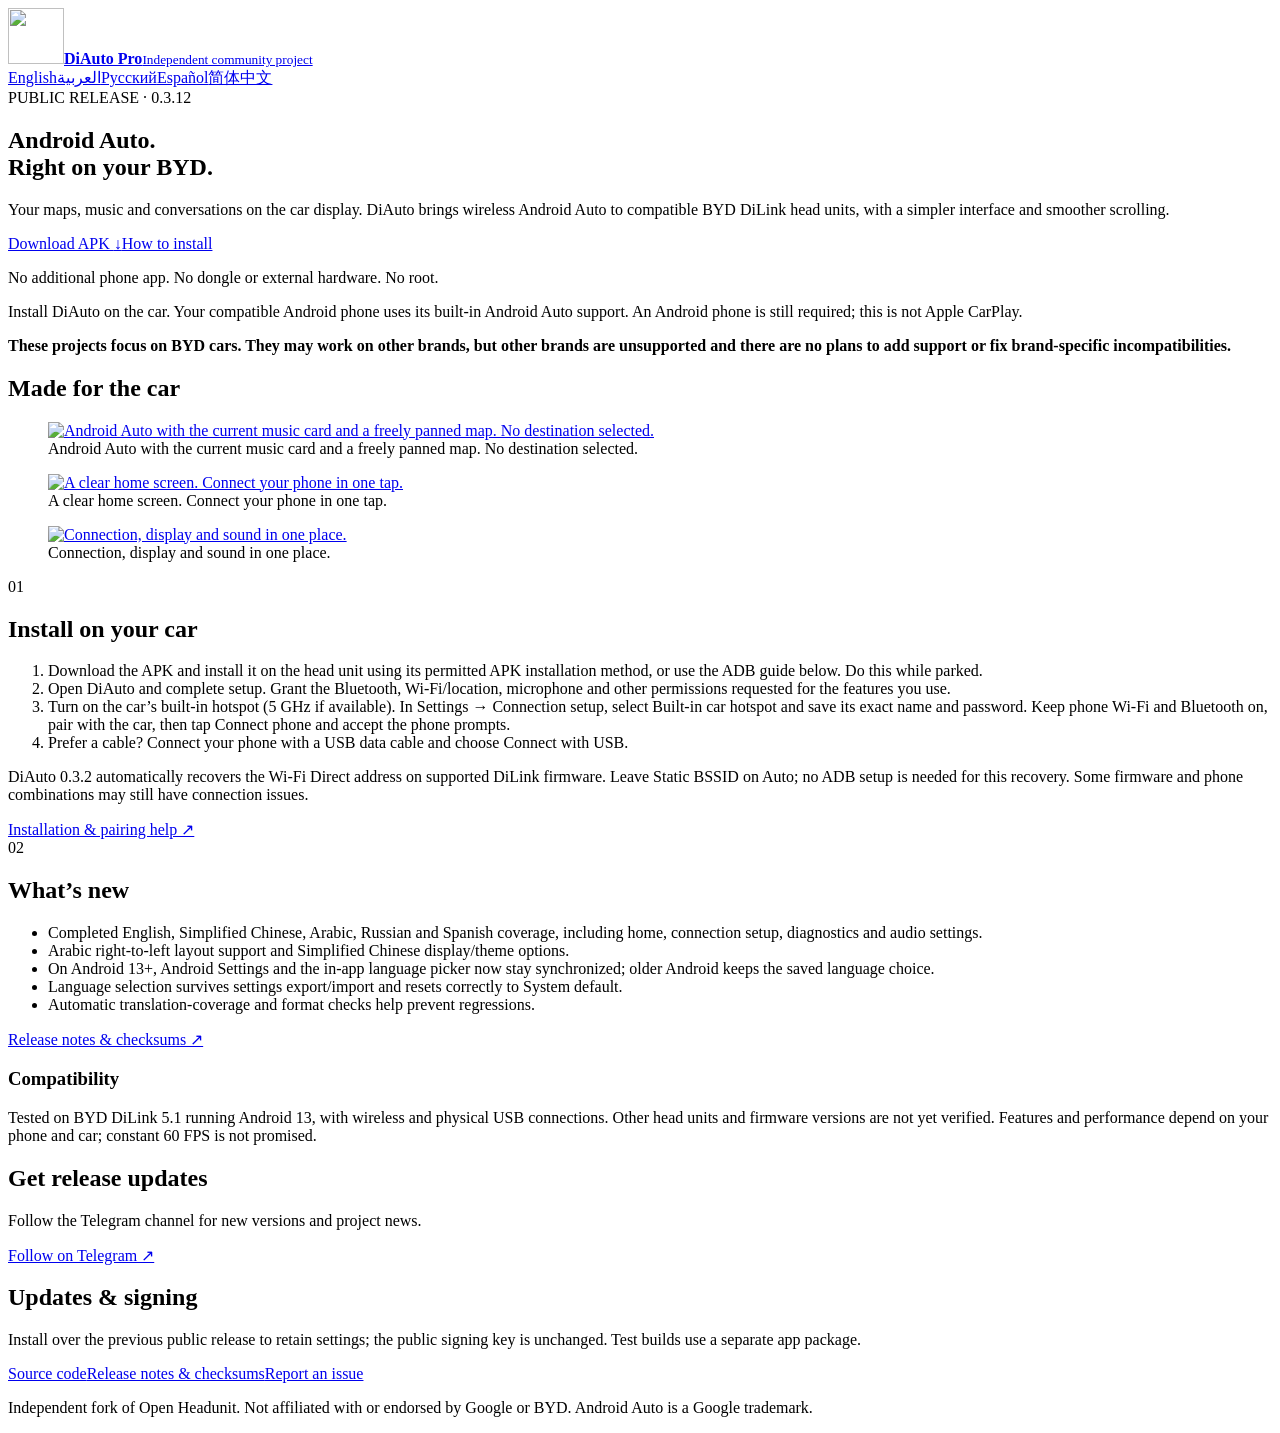
==== site/index.html @ f8674c08 "Point all project links at this fork's repository The repository still carried the upstream maintain" ====
<!doctype html>
<html lang="en" dir="ltr"><head><meta charset="utf-8"><meta name="viewport" content="width=device-width,initial-scale=1">
<title>DiAuto Pro · Download APK</title><meta name="description" content="Your maps, music and conversations on the car display. DiAuto brings wireless Android Auto to compatible BYD DiLink head units, with a simpler interface and smoother scrolling."><meta name="theme-color" content="#0c121c">
<link rel="icon" href="./assets/icon.svg"><link rel="stylesheet" href="./assets/site.css"><link rel="canonical" href="https://zutaozhong-hash.github.io/DiAuto-Pro/"><link rel="alternate" hreflang="en" href="https://zutaozhong-hash.github.io/DiAuto-Pro/"><link rel="alternate" hreflang="ar" href="https://zutaozhong-hash.github.io/DiAuto-Pro/ar/"><link rel="alternate" hreflang="ru" href="https://zutaozhong-hash.github.io/DiAuto-Pro/ru/"><link rel="alternate" hreflang="es" href="https://zutaozhong-hash.github.io/DiAuto-Pro/es/"><link rel="alternate" hreflang="zh-Hans" href="https://zutaozhong-hash.github.io/DiAuto-Pro/zh-Hans/">
<meta property="og:title" content="DiAuto Pro — Android Auto for BYD"><meta property="og:description" content="No additional phone app. No dongle or external hardware. No root."><meta property="og:image" content="https://zutaozhong-hash.github.io/DiAuto-Pro/assets/projection-music.png"><meta property="og:url" content="https://zutaozhong-hash.github.io/DiAuto-Pro/"><meta property="og:type" content="website">
</head><body><main>
<header><a class="brand" href="./"><img src="./assets/icon.svg" width="56" height="56" alt=""><span><strong>DiAuto Pro</strong><small>Independent community project</small></span></a><nav class="languages" aria-label="Language"><a href="./" lang="en" hreflang="en" dir="auto" aria-current="page">English</a><a href="./ar/" lang="ar" hreflang="ar" dir="auto">العربية</a><a href="./ru/" lang="ru" hreflang="ru" dir="auto">Русский</a><a href="./es/" lang="es" hreflang="es" dir="auto">Español</a><a href="./zh-Hans/" lang="zh-Hans" hreflang="zh-Hans" dir="auto">简体中文</a></nav></header>
<section class="hero"><span class="badge">PUBLIC RELEASE · <bdi>0.3.12</bdi></span><h1>Android Auto.<br>Right on your BYD.</h1><p class="intro">Your maps, music and conversations on the car display. DiAuto brings wireless Android Auto to compatible BYD DiLink head units, with a simpler interface and smoother scrolling.</p><div class="actions"><a class="button" href="https://github.com/zutaozhong-hash/DiAuto-Pro/releases/download/v0.3.12/DiAuto-Pro-0.3.12.apk">Download APK <span aria-hidden="true">↓</span></a><a class="button secondary" href="#install">How to install</a></div><p class="promise">No additional phone app. No dongle or external hardware. No root.</p><p class="note">Install DiAuto on the car. Your compatible Android phone uses its built-in Android Auto support. An Android phone is still required; this is not Apple CarPlay.</p><p class="note support-scope"><strong>These projects focus on BYD cars. They may work on other brands, but other brands are unsupported and there are no plans to add support or fix brand-specific incompatibilities.</strong></p></section>
<section class="gallery"><h2>Made for the car</h2><div class="screens"><figure><a href="./assets/projection-music.png"><img src="./assets/projection-music.png" width="1920" height="1080" loading="lazy" alt="Android Auto with the current music card and a freely panned map. No destination selected."></a><figcaption>Android Auto with the current music card and a freely panned map. No destination selected.</figcaption></figure><figure><a href="./assets/home.png"><img src="./assets/home.png" width="1920" height="1080" loading="lazy" alt="A clear home screen. Connect your phone in one tap."></a><figcaption>A clear home screen. Connect your phone in one tap.</figcaption></figure><figure><a href="./assets/settings.png"><img src="./assets/settings.png" width="1920" height="1080" loading="lazy" alt="Connection, display and sound in one place."></a><figcaption>Connection, display and sound in one place.</figcaption></figure></div></section>
<div class="grid"><section class="card" id="install"><span class="eyebrow">01</span><h2>Install on your car</h2><ol><li>Download the APK and install it on the head unit using its permitted APK installation method, or use the ADB guide below. Do this while parked.</li><li>Open DiAuto and complete setup. Grant the Bluetooth, Wi-Fi/location, microphone and other permissions requested for the features you use.</li><li>Turn on the car’s built-in hotspot (5 GHz if available). In Settings → Connection setup, select Built-in car hotspot and save its exact name and password. Keep phone Wi-Fi and Bluetooth on, pair with the car, then tap Connect phone and accept the phone prompts.</li><li>Prefer a cable? Connect your phone with a USB data cable and choose Connect with USB.</li></ol><p class="note">DiAuto 0.3.2 automatically recovers the Wi-Fi Direct address on supported DiLink firmware. Leave Static BSSID on Auto; no ADB setup is needed for this recovery. Some firmware and phone combinations may still have connection issues.</p><a href="https://github.com/zutaozhong-hash/DiAuto-Pro/blob/main/docs/INSTALL.md">Installation &amp; pairing help ↗</a></section>
<section class="card"><span class="eyebrow">02</span><h2>What’s new</h2><ul><li>Completed English, Simplified Chinese, Arabic, Russian and Spanish coverage, including home, connection setup, diagnostics and audio settings.</li><li>Arabic right-to-left layout support and Simplified Chinese display/theme options.</li><li>On Android 13+, Android Settings and the in-app language picker now stay synchronized; older Android keeps the saved language choice.</li><li>Language selection survives settings export/import and resets correctly to System default.</li><li>Automatic translation-coverage and format checks help prevent regressions.</li></ul><a href="https://github.com/zutaozhong-hash/DiAuto-Pro/releases/tag/v0.3.12">Release notes &amp; checksums ↗</a><h3>Compatibility</h3><p>Tested on BYD DiLink 5.1 running Android 13, with wireless and physical USB connections. Other head units and firmware versions are not yet verified. Features and performance depend on your phone and car; constant 60 FPS is not promised.</p></section></div>
<section class="card updates"><div><h2>Get release updates</h2><p>Follow the Telegram channel for new versions and project news.</p></div><a class="button secondary" href="https://t.me/DiAutoPro">Follow on Telegram ↗</a></section>
<section class="signing"><h2>Updates &amp; signing</h2><p>Install over the previous public release to retain settings; the public signing key is unchanged. Test builds use a separate app package.</p></section>
<footer><nav><a href="https://github.com/zutaozhong-hash/DiAuto-Pro">Source code</a><a href="https://github.com/zutaozhong-hash/DiAuto-Pro/releases/tag/v0.3.12">Release notes &amp; checksums</a><a href="https://github.com/zutaozhong-hash/DiAuto-Pro/issues">Report an issue</a></nav><p>Independent fork of Open Headunit. Not affiliated with or endorsed by Google or BYD. Android Auto is a Google trademark.</p></footer>
</main></body></html>
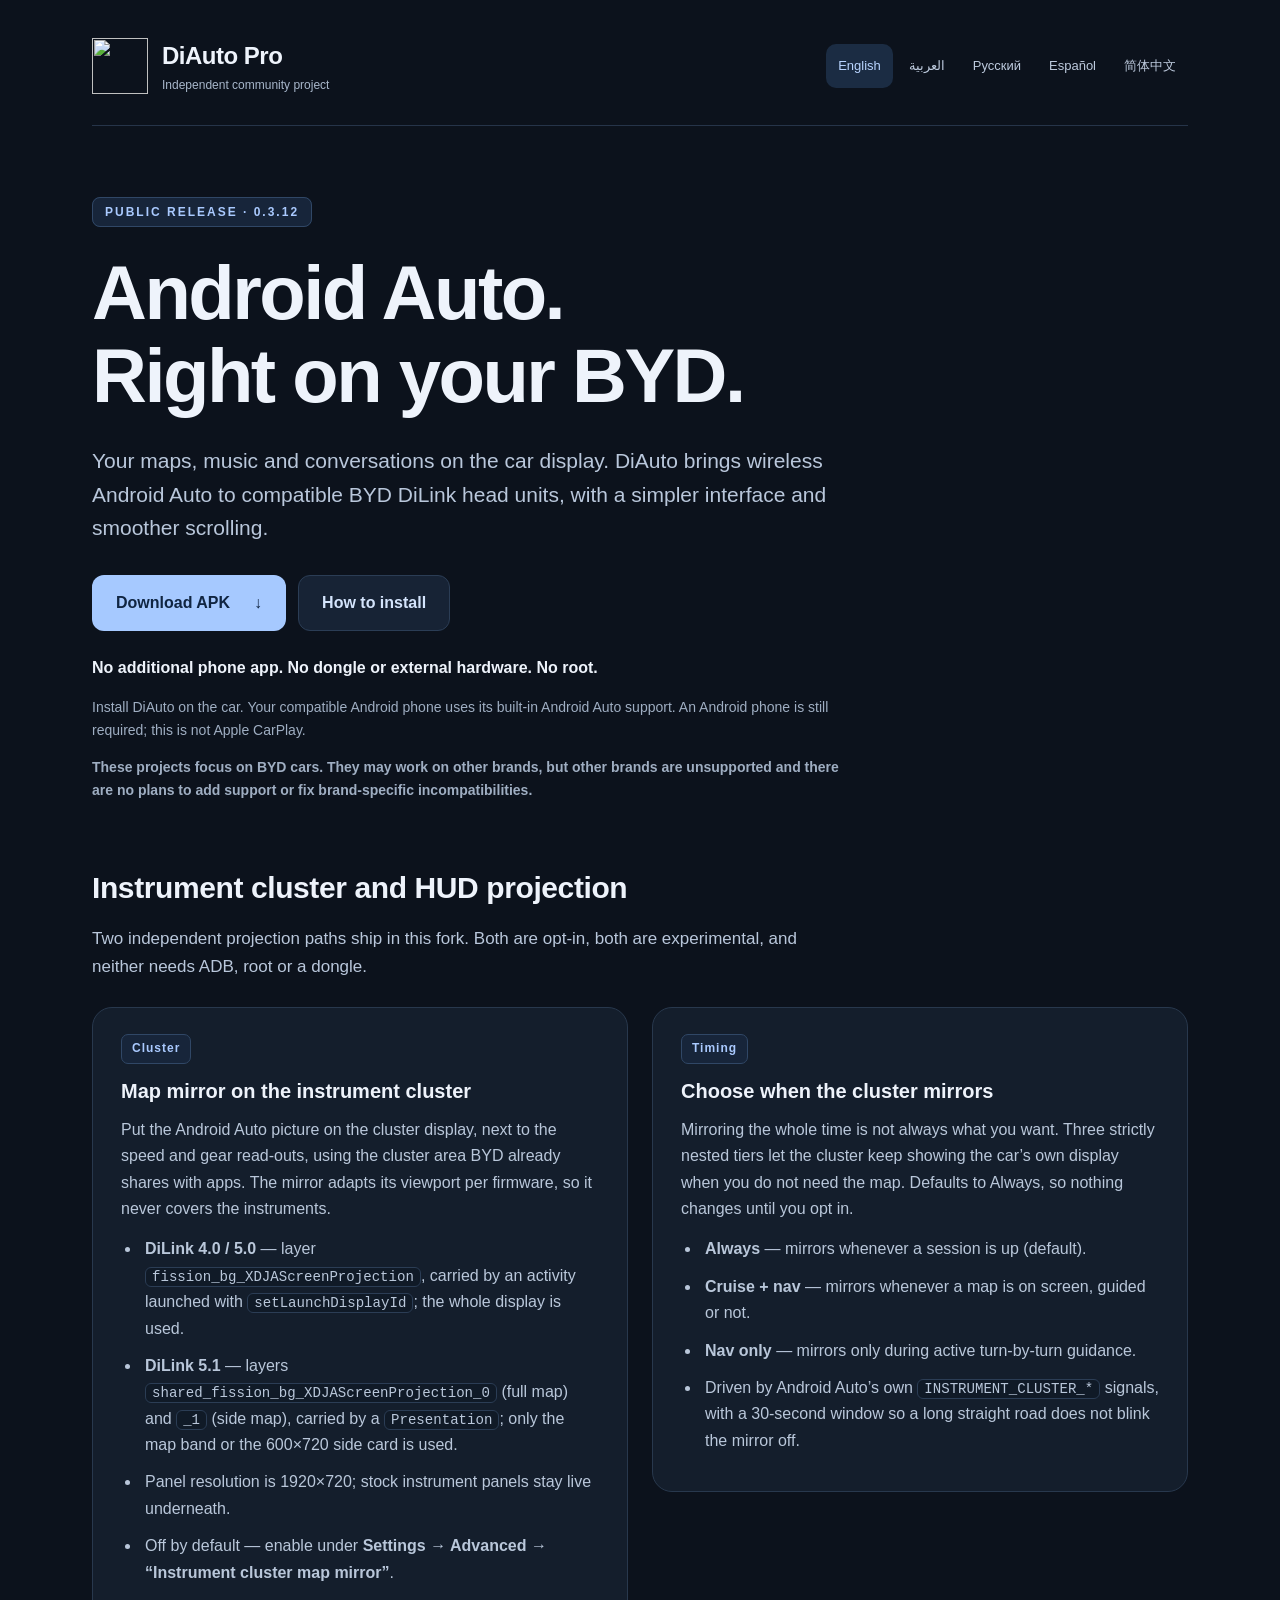
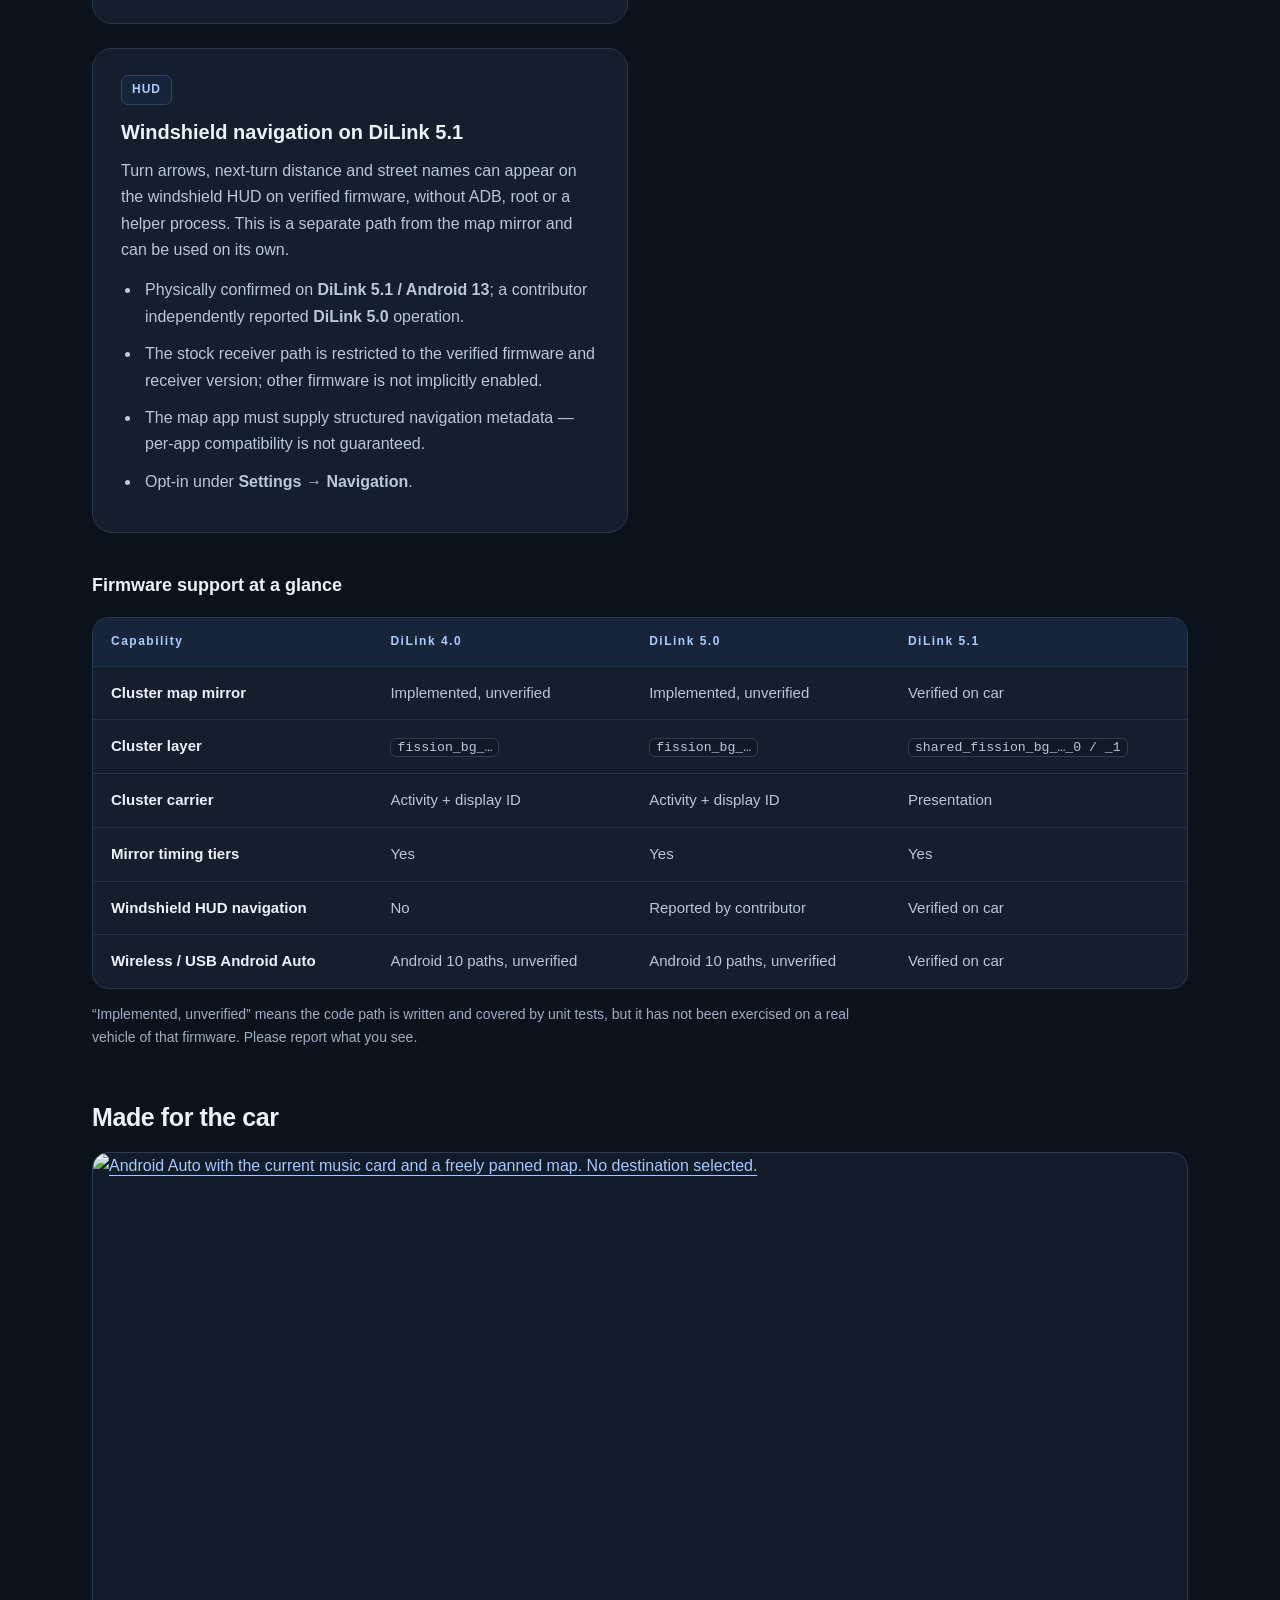
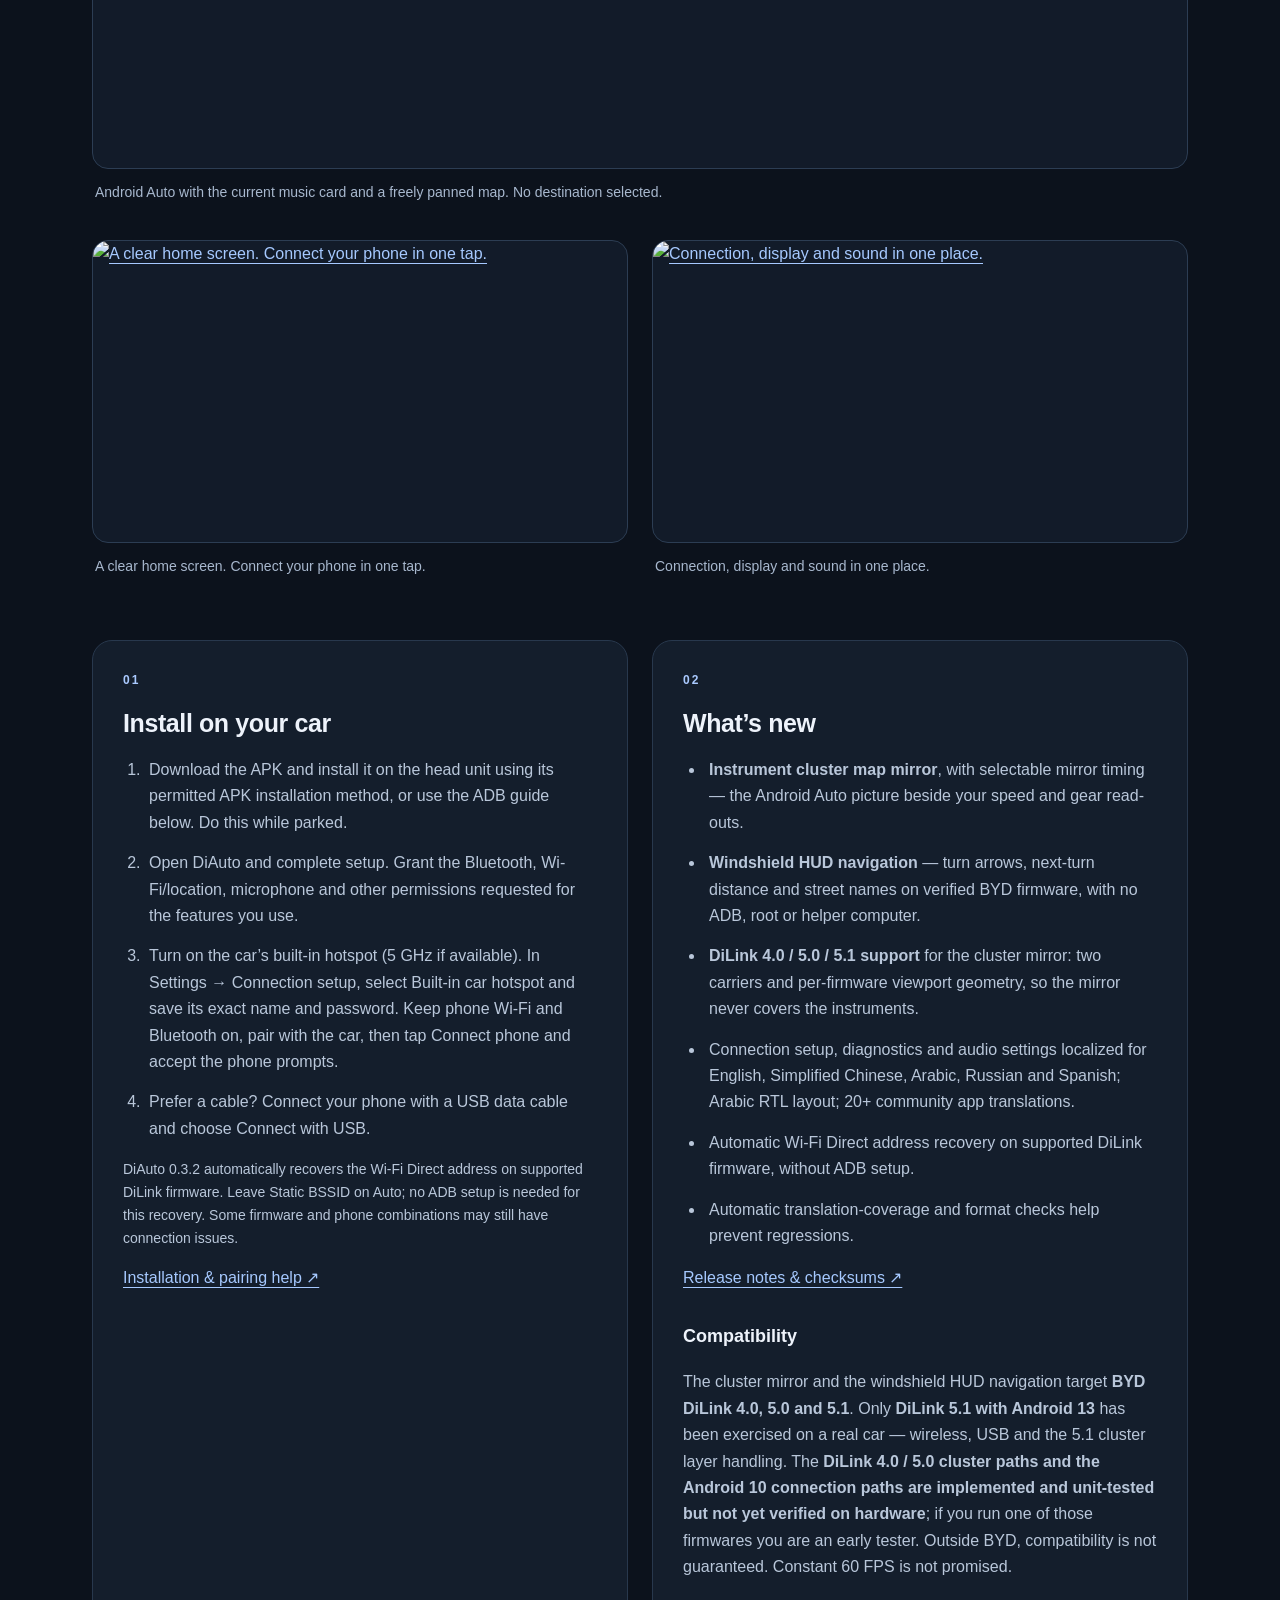
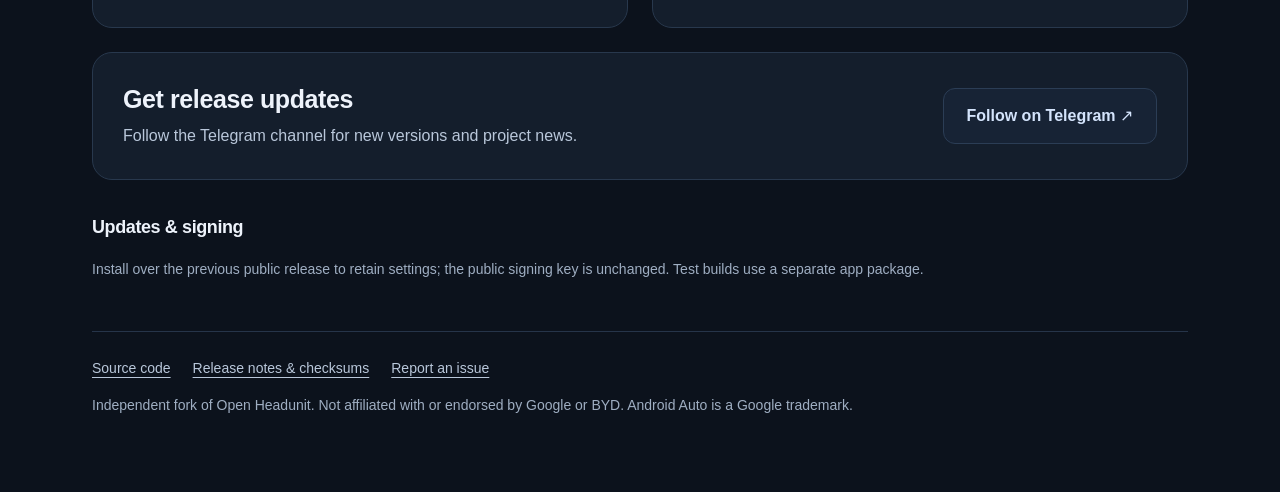
==== commit 12d755da: "Lead the site with cluster, HUD and firmware coverage The five language pages led with the 0.3.10 tr" ====
--- a/site/index.html
+++ b/site/index.html
@@ -6,9 +6,10 @@
 </head><body><main>
 <header><a class="brand" href="./"><img src="./assets/icon.svg" width="56" height="56" alt=""><span><strong>DiAuto Pro</strong><small>Independent community project</small></span></a><nav class="languages" aria-label="Language"><a href="./" lang="en" hreflang="en" dir="auto" aria-current="page">English</a><a href="./ar/" lang="ar" hreflang="ar" dir="auto">العربية</a><a href="./ru/" lang="ru" hreflang="ru" dir="auto">Русский</a><a href="./es/" lang="es" hreflang="es" dir="auto">Español</a><a href="./zh-Hans/" lang="zh-Hans" hreflang="zh-Hans" dir="auto">简体中文</a></nav></header>
 <section class="hero"><span class="badge">PUBLIC RELEASE · <bdi>0.3.12</bdi></span><h1>Android Auto.<br>Right on your BYD.</h1><p class="intro">Your maps, music and conversations on the car display. DiAuto brings wireless Android Auto to compatible BYD DiLink head units, with a simpler interface and smoother scrolling.</p><div class="actions"><a class="button" href="https://github.com/zutaozhong-hash/DiAuto-Pro/releases/download/v0.3.12/DiAuto-Pro-0.3.12.apk">Download APK <span aria-hidden="true">↓</span></a><a class="button secondary" href="#install">How to install</a></div><p class="promise">No additional phone app. No dongle or external hardware. No root.</p><p class="note">Install DiAuto on the car. Your compatible Android phone uses its built-in Android Auto support. An Android phone is still required; this is not Apple CarPlay.</p><p class="note support-scope"><strong>These projects focus on BYD cars. They may work on other brands, but other brands are unsupported and there are no plans to add support or fix brand-specific incompatibilities.</strong></p></section>
+<section class="highlights"><h2>Instrument cluster and HUD projection</h2><p class="lead">Two independent projection paths ship in this fork. Both are opt-in, both are experimental, and neither needs ADB, root or a dongle.</p><div class="grid hl-grid"><section class="card hl"><span class="eyebrow hl-eyebrow">Cluster</span><h3 class="hl-title">Map mirror on the instrument cluster</h3><p>Put the Android Auto picture on the cluster display, next to the speed and gear read-outs, using the cluster area BYD already shares with apps. The mirror adapts its viewport per firmware, so it never covers the instruments.</p><ul><li><strong>DiLink 4.0 / 5.0</strong> — layer <code>fission_bg_XDJAScreenProjection</code>, carried by an activity launched with <code>setLaunchDisplayId</code>; the whole display is used.</li><li><strong>DiLink 5.1</strong> — layers <code>shared_fission_bg_XDJAScreenProjection_0</code> (full map) and <code>_1</code> (side map), carried by a <code>Presentation</code>; only the map band or the 600×720 side card is used.</li><li>Panel resolution is 1920×720; stock instrument panels stay live underneath.</li><li>Off by default — enable under <strong>Settings → Advanced → “Instrument cluster map mirror”</strong>.</li></ul></section><section class="card hl"><span class="eyebrow hl-eyebrow">Timing</span><h3 class="hl-title">Choose when the cluster mirrors</h3><p>Mirroring the whole time is not always what you want. Three strictly nested tiers let the cluster keep showing the car’s own display when you do not need the map. Defaults to Always, so nothing changes until you opt in.</p><ul><li><strong>Always</strong> — mirrors whenever a session is up (default).</li><li><strong>Cruise + nav</strong> — mirrors whenever a map is on screen, guided or not.</li><li><strong>Nav only</strong> — mirrors only during active turn-by-turn guidance.</li><li>Driven by Android Auto’s own <code>INSTRUMENT_CLUSTER_*</code> signals, with a 30-second window so a long straight road does not blink the mirror off.</li></ul></section><section class="card hl"><span class="eyebrow hl-eyebrow">HUD</span><h3 class="hl-title">Windshield navigation on DiLink 5.1</h3><p>Turn arrows, next-turn distance and street names can appear on the windshield HUD on verified firmware, without ADB, root or a helper process. This is a separate path from the map mirror and can be used on its own.</p><ul><li>Physically confirmed on <strong>DiLink 5.1 / Android 13</strong>; a contributor independently reported <strong>DiLink 5.0</strong> operation.</li><li>The stock receiver path is restricted to the verified firmware and receiver version; other firmware is not implicitly enabled.</li><li>The map app must supply structured navigation metadata — per-app compatibility is not guaranteed.</li><li>Opt-in under <strong>Settings → Navigation</strong>.</li></ul></section></div><h3 class="spec-head">Firmware support at a glance</h3><div class="table-wrap"><table class="spec"><thead><tr><th scope="col">Capability</th><th scope="col">DiLink 4.0</th><th scope="col">DiLink 5.0</th><th scope="col">DiLink 5.1</th></tr></thead><tbody><tr><td>Cluster map mirror</td><td>Implemented, unverified</td><td>Implemented, unverified</td><td>Verified on car</td></tr><tr><td>Cluster layer</td><td><code>fission_bg_…</code></td><td><code>fission_bg_…</code></td><td><code>shared_fission_bg_…_0 / _1</code></td></tr><tr><td>Cluster carrier</td><td>Activity + display ID</td><td>Activity + display ID</td><td>Presentation</td></tr><tr><td>Mirror timing tiers</td><td>Yes</td><td>Yes</td><td>Yes</td></tr><tr><td>Windshield HUD navigation</td><td>No</td><td>Reported by contributor</td><td>Verified on car</td></tr><tr><td>Wireless / USB Android Auto</td><td>Android 10 paths, unverified</td><td>Android 10 paths, unverified</td><td>Verified on car</td></tr></tbody></table></div><p class="note">“Implemented, unverified” means the code path is written and covered by unit tests, but it has not been exercised on a real vehicle of that firmware. Please report what you see.</p></section>
 <section class="gallery"><h2>Made for the car</h2><div class="screens"><figure><a href="./assets/projection-music.png"><img src="./assets/projection-music.png" width="1920" height="1080" loading="lazy" alt="Android Auto with the current music card and a freely panned map. No destination selected."></a><figcaption>Android Auto with the current music card and a freely panned map. No destination selected.</figcaption></figure><figure><a href="./assets/home.png"><img src="./assets/home.png" width="1920" height="1080" loading="lazy" alt="A clear home screen. Connect your phone in one tap."></a><figcaption>A clear home screen. Connect your phone in one tap.</figcaption></figure><figure><a href="./assets/settings.png"><img src="./assets/settings.png" width="1920" height="1080" loading="lazy" alt="Connection, display and sound in one place."></a><figcaption>Connection, display and sound in one place.</figcaption></figure></div></section>
 <div class="grid"><section class="card" id="install"><span class="eyebrow">01</span><h2>Install on your car</h2><ol><li>Download the APK and install it on the head unit using its permitted APK installation method, or use the ADB guide below. Do this while parked.</li><li>Open DiAuto and complete setup. Grant the Bluetooth, Wi-Fi/location, microphone and other permissions requested for the features you use.</li><li>Turn on the car’s built-in hotspot (5 GHz if available). In Settings → Connection setup, select Built-in car hotspot and save its exact name and password. Keep phone Wi-Fi and Bluetooth on, pair with the car, then tap Connect phone and accept the phone prompts.</li><li>Prefer a cable? Connect your phone with a USB data cable and choose Connect with USB.</li></ol><p class="note">DiAuto 0.3.2 automatically recovers the Wi-Fi Direct address on supported DiLink firmware. Leave Static BSSID on Auto; no ADB setup is needed for this recovery. Some firmware and phone combinations may still have connection issues.</p><a href="https://github.com/zutaozhong-hash/DiAuto-Pro/blob/main/docs/INSTALL.md">Installation &amp; pairing help ↗</a></section>
-<section class="card"><span class="eyebrow">02</span><h2>What’s new</h2><ul><li>Completed English, Simplified Chinese, Arabic, Russian and Spanish coverage, including home, connection setup, diagnostics and audio settings.</li><li>Arabic right-to-left layout support and Simplified Chinese display/theme options.</li><li>On Android 13+, Android Settings and the in-app language picker now stay synchronized; older Android keeps the saved language choice.</li><li>Language selection survives settings export/import and resets correctly to System default.</li><li>Automatic translation-coverage and format checks help prevent regressions.</li></ul><a href="https://github.com/zutaozhong-hash/DiAuto-Pro/releases/tag/v0.3.12">Release notes &amp; checksums ↗</a><h3>Compatibility</h3><p>Tested on BYD DiLink 5.1 running Android 13, with wireless and physical USB connections. Other head units and firmware versions are not yet verified. Features and performance depend on your phone and car; constant 60 FPS is not promised.</p></section></div>
+<section class="card"><span class="eyebrow">02</span><h2>What’s new</h2><ul><li><strong>Instrument cluster map mirror</strong>, with selectable mirror timing — the Android Auto picture beside your speed and gear read-outs.</li><li><strong>Windshield HUD navigation</strong> — turn arrows, next-turn distance and street names on verified BYD firmware, with no ADB, root or helper computer.</li><li><strong>DiLink 4.0 / 5.0 / 5.1 support</strong> for the cluster mirror: two carriers and per-firmware viewport geometry, so the mirror never covers the instruments.</li><li>Connection setup, diagnostics and audio settings localized for English, Simplified Chinese, Arabic, Russian and Spanish; Arabic RTL layout; 20+ community app translations.</li><li>Automatic Wi-Fi Direct address recovery on supported DiLink firmware, without ADB setup.</li><li>Automatic translation-coverage and format checks help prevent regressions.</li></ul><a href="https://github.com/zutaozhong-hash/DiAuto-Pro/releases/tag/v0.3.12">Release notes &amp; checksums ↗</a><h3>Compatibility</h3><p>The cluster mirror and the windshield HUD navigation target <strong>BYD DiLink 4.0, 5.0 and 5.1</strong>. Only <strong>DiLink 5.1 with Android 13</strong> has been exercised on a real car — wireless, USB and the 5.1 cluster layer handling. The <strong>DiLink 4.0 / 5.0 cluster paths and the Android 10 connection paths are implemented and unit-tested but not yet verified on hardware</strong>; if you run one of those firmwares you are an early tester. Outside BYD, compatibility is not guaranteed. Constant 60 FPS is not promised.</p></section></div>
 <section class="card updates"><div><h2>Get release updates</h2><p>Follow the Telegram channel for new versions and project news.</p></div><a class="button secondary" href="https://t.me/DiAutoPro">Follow on Telegram ↗</a></section>
 <section class="signing"><h2>Updates &amp; signing</h2><p>Install over the previous public release to retain settings; the public signing key is unchanged. Test builds use a separate app package.</p></section>
 <footer><nav><a href="https://github.com/zutaozhong-hash/DiAuto-Pro">Source code</a><a href="https://github.com/zutaozhong-hash/DiAuto-Pro/releases/tag/v0.3.12">Release notes &amp; checksums</a><a href="https://github.com/zutaozhong-hash/DiAuto-Pro/issues">Report an issue</a></nav><p>Independent fork of Open Headunit. Not affiliated with or endorsed by Google or BYD. Android Auto is a Google trademark.</p></footer>
--- a/site/assets/site.css
+++ b/site/assets/site.css
@@ -0,0 +1 @@
+:root{color-scheme:dark;font-family:Inter,-apple-system,BlinkMacSystemFont,"Segoe UI",Arial,sans-serif;background:#0c121c;color:#eef3fb;font-synthesis:none}*{box-sizing:border-box}html{scroll-behavior:smooth}body{margin:0;line-height:1.65}main{max-width:1160px;margin:auto;padding:36px 32px}a{color:#a6c9ff;text-underline-offset:4px}a:focus-visible{outline:3px solid #a6c9ff;outline-offset:5px}header{display:flex;align-items:center;justify-content:space-between;gap:24px;flex-wrap:wrap;padding-bottom:30px;border-bottom:1px solid #263449}.brand{display:flex;align-items:center;gap:14px;text-decoration:none;color:inherit}.brand strong{font-size:24px;letter-spacing:-.5px}.brand small{display:block;color:#a8b7cb;font-size:12px}.languages{display:flex;flex-wrap:wrap;gap:4px}.languages a{font-size:13px;min-height:44px;display:flex;align-items:center;padding:8px 12px;border-radius:10px;text-decoration:none;color:#bdcadd}.languages a[aria-current]{background:#1b2c43;color:#b9d5ff}.hero{padding:72px 0 52px;max-width:850px}.badge,.eyebrow{font-size:12px;font-weight:700;letter-spacing:2px;color:#aacaff}.badge{padding:7px 12px;background:#17253a;border:1px solid #304766;border-radius:8px}h1{font-size:clamp(40px,6.5vw,76px);line-height:1.1;letter-spacing:-2.5px;margin:26px 0}h2{font-size:25px;line-height:1.3;letter-spacing:-.4px;margin:0 0 18px}h3{font-size:18px;margin-top:30px}.intro{font-size:21px;line-height:1.6;color:#b9c7db;max-width:740px}.actions{display:flex;gap:12px;flex-wrap:wrap;margin:30px 0 24px}.button{display:inline-flex;align-items:center;justify-content:center;gap:24px;background:#a6c9ff;color:#102542;border:1px solid transparent;border-radius:12px;padding:14px 23px;min-height:52px;text-decoration:none;font-weight:650}.button:hover{background:#bed8ff}.button.secondary{background:#172335;border-color:#2b3d55;color:#d4e4fc}.button.secondary:hover{background:#223650}.promise{font-size:16px;font-weight:600;margin-bottom:8px}.note{font-size:14px;color:#9faec2;max-width:760px}.gallery{margin-bottom:50px}.screens{display:grid;grid-template-columns:1fr 1fr;gap:24px}figure{margin:0;min-width:0}figure:first-child{grid-column:1/-1}figure img{width:100%;height:auto;display:block;border:1px solid #2c3d53;border-radius:16px;background:#121b29}figcaption{font-size:14px;color:#a8b8ce;padding:12px 3px}.grid{display:grid;grid-template-columns:1fr 1fr;gap:24px}.card{background:#141e2c;border:1px solid #28384d;border-radius:20px;padding:30px}.eyebrow{display:block;margin-bottom:16px}li{padding-inline-start:4px;margin-bottom:14px}ol,ul{padding-inline-start:22px;color:#b9c7da}.card p{color:#b9c7da}.updates{display:flex;align-items:center;justify-content:space-between;gap:28px;margin-top:24px}.updates h2{margin-bottom:8px}.updates p{margin:0}.updates .button{flex-shrink:0}.signing{padding:36px 0;max-width:900px}.signing h2{font-size:18px}.signing p,footer{font-size:14px;color:#9faec2}footer{border-top:1px solid #263449;padding:25px 0}footer nav{display:flex;flex-wrap:wrap;gap:22px}footer a{color:#b9c7da}html[dir=rtl] h1{letter-spacing:0;line-height:1.3}html[dir=rtl] .badge{letter-spacing:0}@media(max-width:700px){main{padding:24px 20px}.hero{padding:42px 0 30px}h1{letter-spacing:-1px}.intro{font-size:18px}.screens,.grid{grid-template-columns:1fr}.card{padding:24px}.updates{align-items:flex-start;flex-direction:column}header{gap:18px}.languages a{padding:8px 10px}.gallery{margin-bottom:32px}}@media(prefers-reduced-motion:reduce){html{scroll-behavior:auto}}.highlights{margin:0 0 52px}.highlights h2{font-size:30px}.lead{font-size:17px;color:#b9c7db;max-width:760px;margin:0 0 26px}.hl-grid{align-items:start}.card.hl{padding:26px 28px}.eyebrow.hl-eyebrow{display:inline-block;margin-bottom:14px;padding:4px 10px;background:#17253a;border:1px solid #304766;border-radius:7px;letter-spacing:1px}.hl-title{margin:0 0 12px;font-size:20px;line-height:1.35}.card.hl p{margin:0 0 14px}.card.hl ul{margin:0;padding-inline-start:20px}.card.hl li{margin-bottom:11px}code{font-family:ui-monospace,SFMono-Regular,Menlo,Consolas,monospace;font-size:.88em;background:#101a27;border:1px solid #2b3d55;border-radius:6px;padding:1px 6px;word-break:break-word}.spec-head{margin:38px 0 16px}.table-wrap{overflow-x:auto;border:1px solid #28384d;border-radius:16px;background:#141e2c}table.spec{width:100%;border-collapse:collapse;min-width:640px;font-size:15px}table.spec th,table.spec td{text-align:start;padding:14px 18px;border-bottom:1px solid #223143;vertical-align:top}table.spec thead th{background:#17253a;color:#aacaff;font-size:12px;font-weight:700;letter-spacing:1.5px;white-space:nowrap}table.spec tbody tr:last-child td{border-bottom:0}table.spec td:first-child{font-weight:650;color:#eef3fb}table.spec td{color:#b9c7da}@media(max-width:640px){.highlights h2{font-size:24px}.lead{font-size:16px}table.spec{min-width:560px;font-size:14px}table.spec th,table.spec td{padding:12px 14px}}
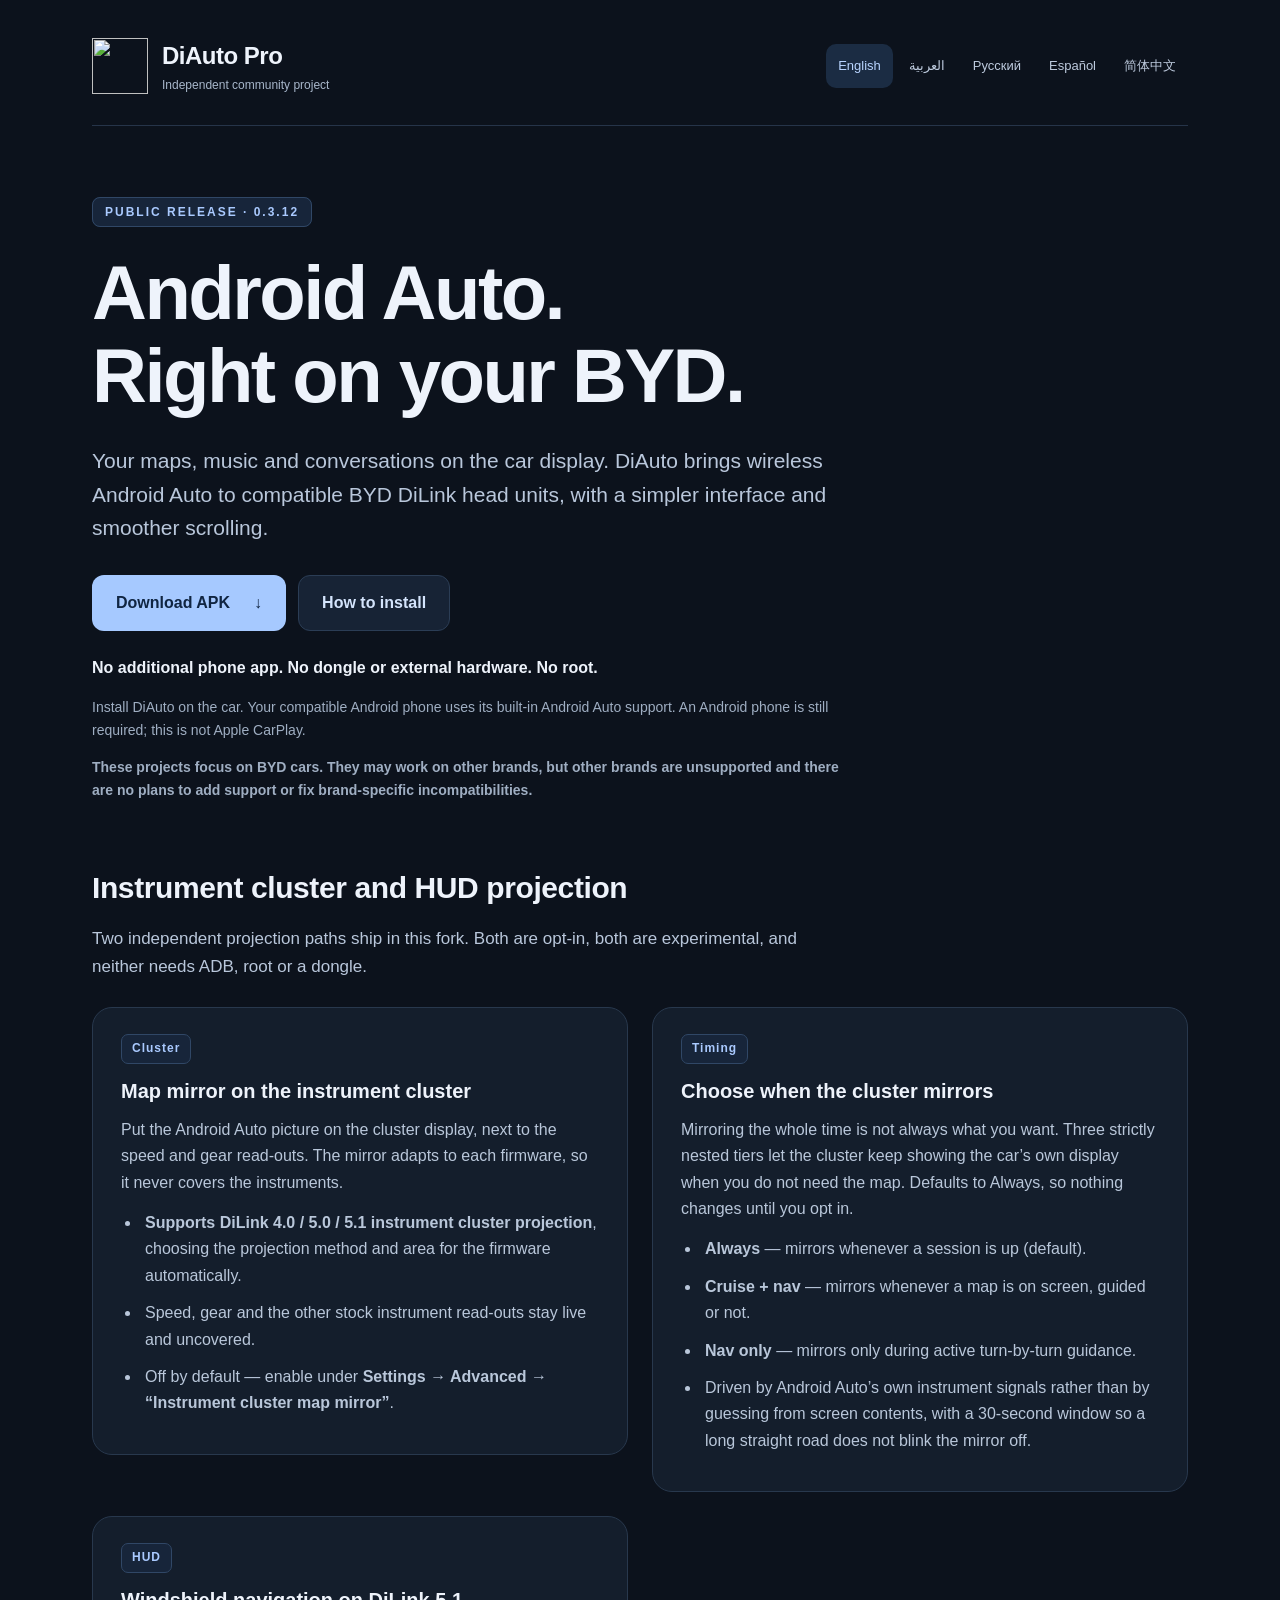
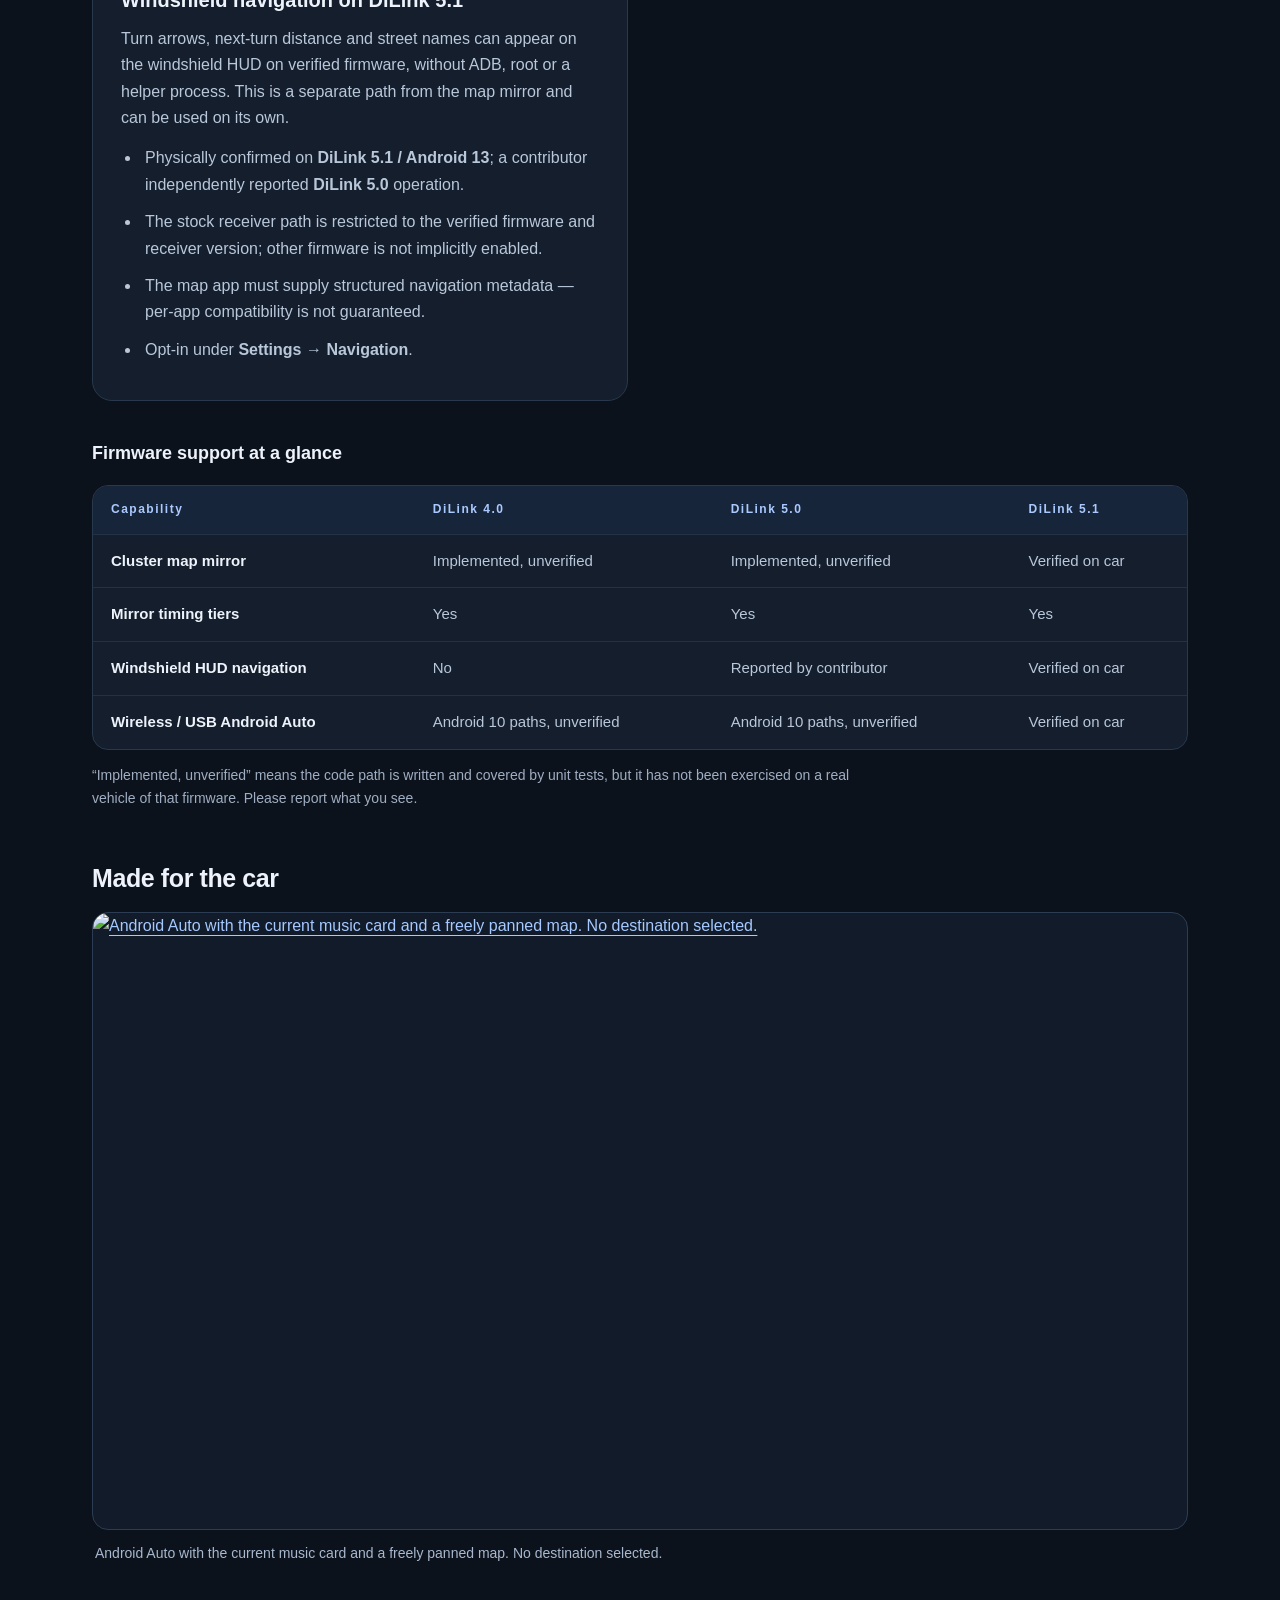
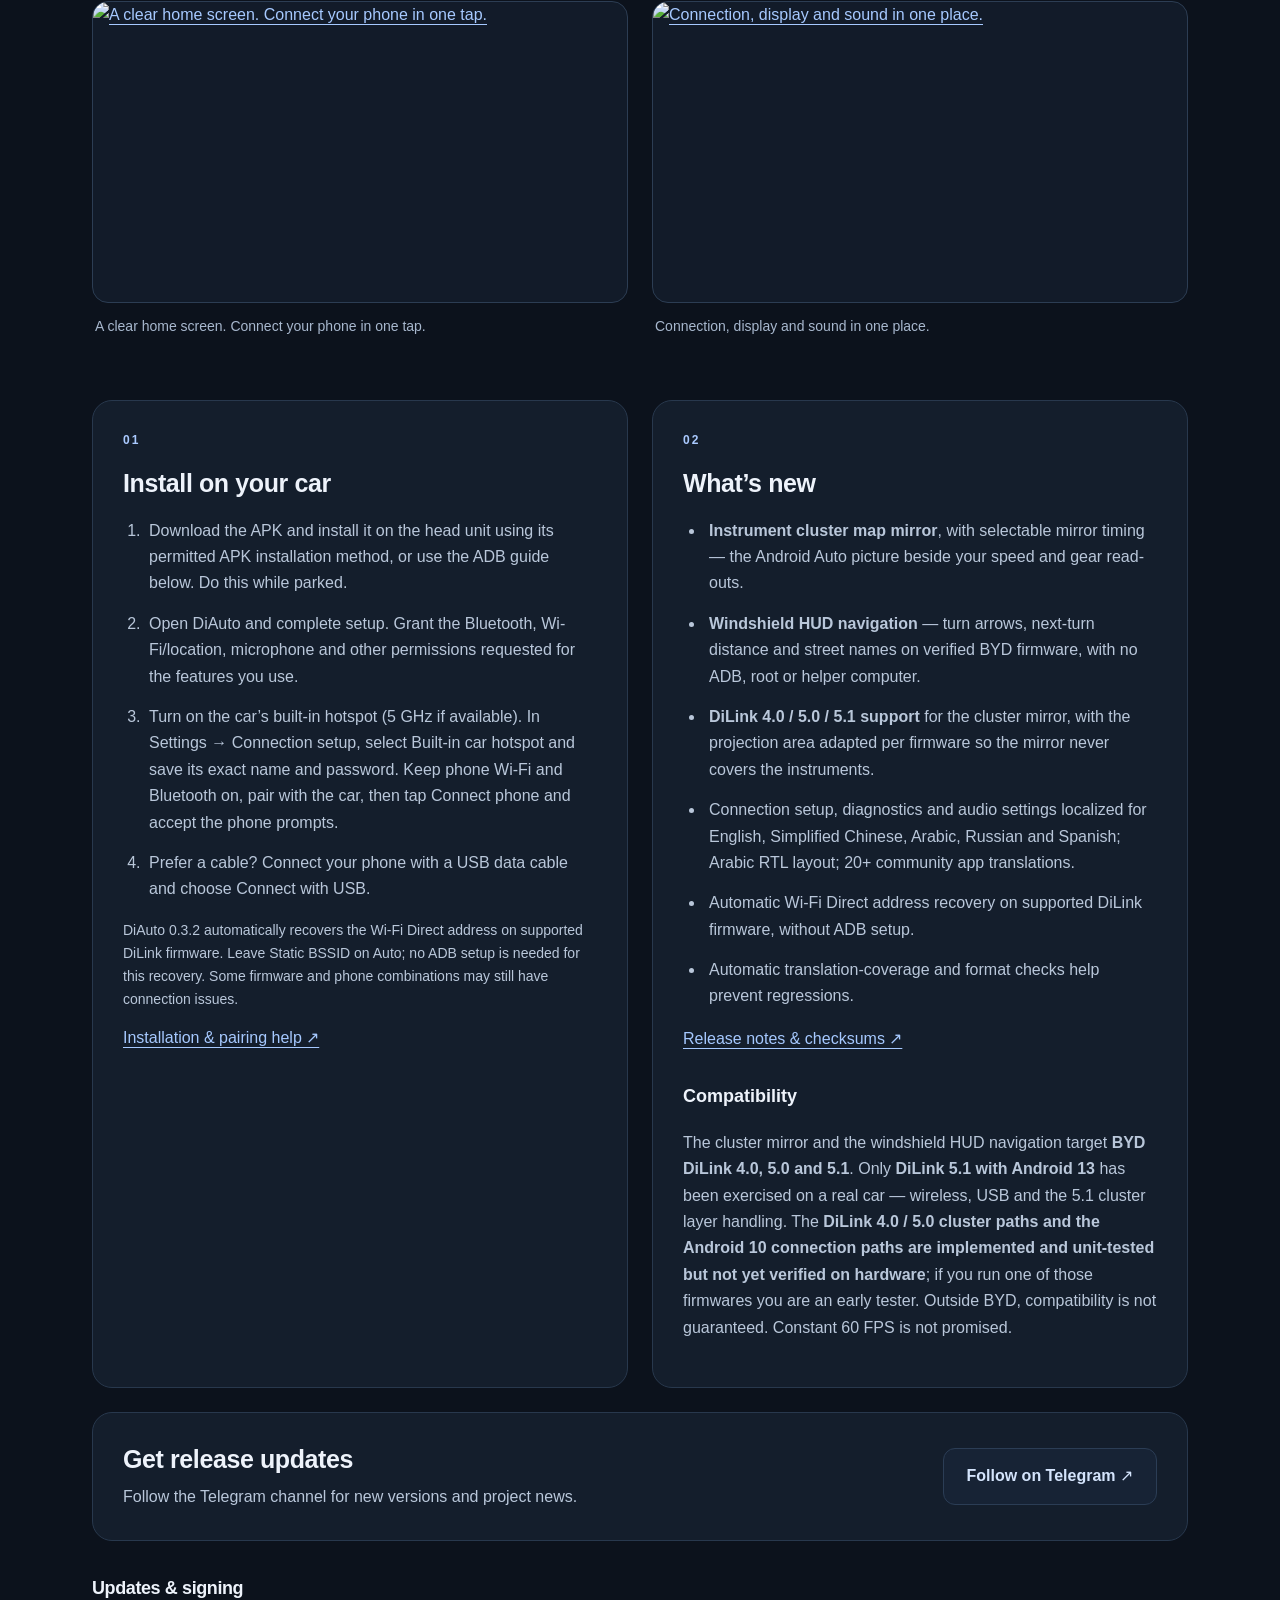
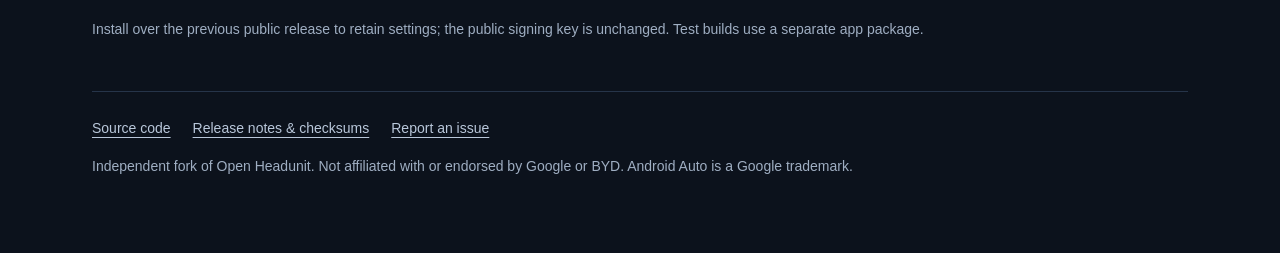
==== commit b321eb30: "Keep the site copy user-facing, not implementation-facing The highlights block named the cluster lay" ====
--- a/site/index.html
+++ b/site/index.html
@@ -6,10 +6,10 @@
 </head><body><main>
 <header><a class="brand" href="./"><img src="./assets/icon.svg" width="56" height="56" alt=""><span><strong>DiAuto Pro</strong><small>Independent community project</small></span></a><nav class="languages" aria-label="Language"><a href="./" lang="en" hreflang="en" dir="auto" aria-current="page">English</a><a href="./ar/" lang="ar" hreflang="ar" dir="auto">العربية</a><a href="./ru/" lang="ru" hreflang="ru" dir="auto">Русский</a><a href="./es/" lang="es" hreflang="es" dir="auto">Español</a><a href="./zh-Hans/" lang="zh-Hans" hreflang="zh-Hans" dir="auto">简体中文</a></nav></header>
 <section class="hero"><span class="badge">PUBLIC RELEASE · <bdi>0.3.12</bdi></span><h1>Android Auto.<br>Right on your BYD.</h1><p class="intro">Your maps, music and conversations on the car display. DiAuto brings wireless Android Auto to compatible BYD DiLink head units, with a simpler interface and smoother scrolling.</p><div class="actions"><a class="button" href="https://github.com/zutaozhong-hash/DiAuto-Pro/releases/download/v0.3.12/DiAuto-Pro-0.3.12.apk">Download APK <span aria-hidden="true">↓</span></a><a class="button secondary" href="#install">How to install</a></div><p class="promise">No additional phone app. No dongle or external hardware. No root.</p><p class="note">Install DiAuto on the car. Your compatible Android phone uses its built-in Android Auto support. An Android phone is still required; this is not Apple CarPlay.</p><p class="note support-scope"><strong>These projects focus on BYD cars. They may work on other brands, but other brands are unsupported and there are no plans to add support or fix brand-specific incompatibilities.</strong></p></section>
-<section class="highlights"><h2>Instrument cluster and HUD projection</h2><p class="lead">Two independent projection paths ship in this fork. Both are opt-in, both are experimental, and neither needs ADB, root or a dongle.</p><div class="grid hl-grid"><section class="card hl"><span class="eyebrow hl-eyebrow">Cluster</span><h3 class="hl-title">Map mirror on the instrument cluster</h3><p>Put the Android Auto picture on the cluster display, next to the speed and gear read-outs, using the cluster area BYD already shares with apps. The mirror adapts its viewport per firmware, so it never covers the instruments.</p><ul><li><strong>DiLink 4.0 / 5.0</strong> — layer <code>fission_bg_XDJAScreenProjection</code>, carried by an activity launched with <code>setLaunchDisplayId</code>; the whole display is used.</li><li><strong>DiLink 5.1</strong> — layers <code>shared_fission_bg_XDJAScreenProjection_0</code> (full map) and <code>_1</code> (side map), carried by a <code>Presentation</code>; only the map band or the 600×720 side card is used.</li><li>Panel resolution is 1920×720; stock instrument panels stay live underneath.</li><li>Off by default — enable under <strong>Settings → Advanced → “Instrument cluster map mirror”</strong>.</li></ul></section><section class="card hl"><span class="eyebrow hl-eyebrow">Timing</span><h3 class="hl-title">Choose when the cluster mirrors</h3><p>Mirroring the whole time is not always what you want. Three strictly nested tiers let the cluster keep showing the car’s own display when you do not need the map. Defaults to Always, so nothing changes until you opt in.</p><ul><li><strong>Always</strong> — mirrors whenever a session is up (default).</li><li><strong>Cruise + nav</strong> — mirrors whenever a map is on screen, guided or not.</li><li><strong>Nav only</strong> — mirrors only during active turn-by-turn guidance.</li><li>Driven by Android Auto’s own <code>INSTRUMENT_CLUSTER_*</code> signals, with a 30-second window so a long straight road does not blink the mirror off.</li></ul></section><section class="card hl"><span class="eyebrow hl-eyebrow">HUD</span><h3 class="hl-title">Windshield navigation on DiLink 5.1</h3><p>Turn arrows, next-turn distance and street names can appear on the windshield HUD on verified firmware, without ADB, root or a helper process. This is a separate path from the map mirror and can be used on its own.</p><ul><li>Physically confirmed on <strong>DiLink 5.1 / Android 13</strong>; a contributor independently reported <strong>DiLink 5.0</strong> operation.</li><li>The stock receiver path is restricted to the verified firmware and receiver version; other firmware is not implicitly enabled.</li><li>The map app must supply structured navigation metadata — per-app compatibility is not guaranteed.</li><li>Opt-in under <strong>Settings → Navigation</strong>.</li></ul></section></div><h3 class="spec-head">Firmware support at a glance</h3><div class="table-wrap"><table class="spec"><thead><tr><th scope="col">Capability</th><th scope="col">DiLink 4.0</th><th scope="col">DiLink 5.0</th><th scope="col">DiLink 5.1</th></tr></thead><tbody><tr><td>Cluster map mirror</td><td>Implemented, unverified</td><td>Implemented, unverified</td><td>Verified on car</td></tr><tr><td>Cluster layer</td><td><code>fission_bg_…</code></td><td><code>fission_bg_…</code></td><td><code>shared_fission_bg_…_0 / _1</code></td></tr><tr><td>Cluster carrier</td><td>Activity + display ID</td><td>Activity + display ID</td><td>Presentation</td></tr><tr><td>Mirror timing tiers</td><td>Yes</td><td>Yes</td><td>Yes</td></tr><tr><td>Windshield HUD navigation</td><td>No</td><td>Reported by contributor</td><td>Verified on car</td></tr><tr><td>Wireless / USB Android Auto</td><td>Android 10 paths, unverified</td><td>Android 10 paths, unverified</td><td>Verified on car</td></tr></tbody></table></div><p class="note">“Implemented, unverified” means the code path is written and covered by unit tests, but it has not been exercised on a real vehicle of that firmware. Please report what you see.</p></section>
+<section class="highlights"><h2>Instrument cluster and HUD projection</h2><p class="lead">Two independent projection paths ship in this fork. Both are opt-in, both are experimental, and neither needs ADB, root or a dongle.</p><div class="grid hl-grid"><section class="card hl"><span class="eyebrow hl-eyebrow">Cluster</span><h3 class="hl-title">Map mirror on the instrument cluster</h3><p>Put the Android Auto picture on the cluster display, next to the speed and gear read-outs. The mirror adapts to each firmware, so it never covers the instruments.</p><ul><li><strong>Supports DiLink 4.0 / 5.0 / 5.1 instrument cluster projection</strong>, choosing the projection method and area for the firmware automatically.</li><li>Speed, gear and the other stock instrument read-outs stay live and uncovered.</li><li>Off by default — enable under <strong>Settings → Advanced → “Instrument cluster map mirror”</strong>.</li></ul></section><section class="card hl"><span class="eyebrow hl-eyebrow">Timing</span><h3 class="hl-title">Choose when the cluster mirrors</h3><p>Mirroring the whole time is not always what you want. Three strictly nested tiers let the cluster keep showing the car’s own display when you do not need the map. Defaults to Always, so nothing changes until you opt in.</p><ul><li><strong>Always</strong> — mirrors whenever a session is up (default).</li><li><strong>Cruise + nav</strong> — mirrors whenever a map is on screen, guided or not.</li><li><strong>Nav only</strong> — mirrors only during active turn-by-turn guidance.</li><li>Driven by Android Auto’s own instrument signals rather than by guessing from screen contents, with a 30-second window so a long straight road does not blink the mirror off.</li></ul></section><section class="card hl"><span class="eyebrow hl-eyebrow">HUD</span><h3 class="hl-title">Windshield navigation on DiLink 5.1</h3><p>Turn arrows, next-turn distance and street names can appear on the windshield HUD on verified firmware, without ADB, root or a helper process. This is a separate path from the map mirror and can be used on its own.</p><ul><li>Physically confirmed on <strong>DiLink 5.1 / Android 13</strong>; a contributor independently reported <strong>DiLink 5.0</strong> operation.</li><li>The stock receiver path is restricted to the verified firmware and receiver version; other firmware is not implicitly enabled.</li><li>The map app must supply structured navigation metadata — per-app compatibility is not guaranteed.</li><li>Opt-in under <strong>Settings → Navigation</strong>.</li></ul></section></div><h3 class="spec-head">Firmware support at a glance</h3><div class="table-wrap"><table class="spec"><thead><tr><th scope="col">Capability</th><th scope="col">DiLink 4.0</th><th scope="col">DiLink 5.0</th><th scope="col">DiLink 5.1</th></tr></thead><tbody><tr><td>Cluster map mirror</td><td>Implemented, unverified</td><td>Implemented, unverified</td><td>Verified on car</td></tr><tr><td>Mirror timing tiers</td><td>Yes</td><td>Yes</td><td>Yes</td></tr><tr><td>Windshield HUD navigation</td><td>No</td><td>Reported by contributor</td><td>Verified on car</td></tr><tr><td>Wireless / USB Android Auto</td><td>Android 10 paths, unverified</td><td>Android 10 paths, unverified</td><td>Verified on car</td></tr></tbody></table></div><p class="note">“Implemented, unverified” means the code path is written and covered by unit tests, but it has not been exercised on a real vehicle of that firmware. Please report what you see.</p></section>
 <section class="gallery"><h2>Made for the car</h2><div class="screens"><figure><a href="./assets/projection-music.png"><img src="./assets/projection-music.png" width="1920" height="1080" loading="lazy" alt="Android Auto with the current music card and a freely panned map. No destination selected."></a><figcaption>Android Auto with the current music card and a freely panned map. No destination selected.</figcaption></figure><figure><a href="./assets/home.png"><img src="./assets/home.png" width="1920" height="1080" loading="lazy" alt="A clear home screen. Connect your phone in one tap."></a><figcaption>A clear home screen. Connect your phone in one tap.</figcaption></figure><figure><a href="./assets/settings.png"><img src="./assets/settings.png" width="1920" height="1080" loading="lazy" alt="Connection, display and sound in one place."></a><figcaption>Connection, display and sound in one place.</figcaption></figure></div></section>
 <div class="grid"><section class="card" id="install"><span class="eyebrow">01</span><h2>Install on your car</h2><ol><li>Download the APK and install it on the head unit using its permitted APK installation method, or use the ADB guide below. Do this while parked.</li><li>Open DiAuto and complete setup. Grant the Bluetooth, Wi-Fi/location, microphone and other permissions requested for the features you use.</li><li>Turn on the car’s built-in hotspot (5 GHz if available). In Settings → Connection setup, select Built-in car hotspot and save its exact name and password. Keep phone Wi-Fi and Bluetooth on, pair with the car, then tap Connect phone and accept the phone prompts.</li><li>Prefer a cable? Connect your phone with a USB data cable and choose Connect with USB.</li></ol><p class="note">DiAuto 0.3.2 automatically recovers the Wi-Fi Direct address on supported DiLink firmware. Leave Static BSSID on Auto; no ADB setup is needed for this recovery. Some firmware and phone combinations may still have connection issues.</p><a href="https://github.com/zutaozhong-hash/DiAuto-Pro/blob/main/docs/INSTALL.md">Installation &amp; pairing help ↗</a></section>
-<section class="card"><span class="eyebrow">02</span><h2>What’s new</h2><ul><li><strong>Instrument cluster map mirror</strong>, with selectable mirror timing — the Android Auto picture beside your speed and gear read-outs.</li><li><strong>Windshield HUD navigation</strong> — turn arrows, next-turn distance and street names on verified BYD firmware, with no ADB, root or helper computer.</li><li><strong>DiLink 4.0 / 5.0 / 5.1 support</strong> for the cluster mirror: two carriers and per-firmware viewport geometry, so the mirror never covers the instruments.</li><li>Connection setup, diagnostics and audio settings localized for English, Simplified Chinese, Arabic, Russian and Spanish; Arabic RTL layout; 20+ community app translations.</li><li>Automatic Wi-Fi Direct address recovery on supported DiLink firmware, without ADB setup.</li><li>Automatic translation-coverage and format checks help prevent regressions.</li></ul><a href="https://github.com/zutaozhong-hash/DiAuto-Pro/releases/tag/v0.3.12">Release notes &amp; checksums ↗</a><h3>Compatibility</h3><p>The cluster mirror and the windshield HUD navigation target <strong>BYD DiLink 4.0, 5.0 and 5.1</strong>. Only <strong>DiLink 5.1 with Android 13</strong> has been exercised on a real car — wireless, USB and the 5.1 cluster layer handling. The <strong>DiLink 4.0 / 5.0 cluster paths and the Android 10 connection paths are implemented and unit-tested but not yet verified on hardware</strong>; if you run one of those firmwares you are an early tester. Outside BYD, compatibility is not guaranteed. Constant 60 FPS is not promised.</p></section></div>
+<section class="card"><span class="eyebrow">02</span><h2>What’s new</h2><ul><li><strong>Instrument cluster map mirror</strong>, with selectable mirror timing — the Android Auto picture beside your speed and gear read-outs.</li><li><strong>Windshield HUD navigation</strong> — turn arrows, next-turn distance and street names on verified BYD firmware, with no ADB, root or helper computer.</li><li><strong>DiLink 4.0 / 5.0 / 5.1 support</strong> for the cluster mirror, with the projection area adapted per firmware so the mirror never covers the instruments.</li><li>Connection setup, diagnostics and audio settings localized for English, Simplified Chinese, Arabic, Russian and Spanish; Arabic RTL layout; 20+ community app translations.</li><li>Automatic Wi-Fi Direct address recovery on supported DiLink firmware, without ADB setup.</li><li>Automatic translation-coverage and format checks help prevent regressions.</li></ul><a href="https://github.com/zutaozhong-hash/DiAuto-Pro/releases/tag/v0.3.12">Release notes &amp; checksums ↗</a><h3>Compatibility</h3><p>The cluster mirror and the windshield HUD navigation target <strong>BYD DiLink 4.0, 5.0 and 5.1</strong>. Only <strong>DiLink 5.1 with Android 13</strong> has been exercised on a real car — wireless, USB and the 5.1 cluster layer handling. The <strong>DiLink 4.0 / 5.0 cluster paths and the Android 10 connection paths are implemented and unit-tested but not yet verified on hardware</strong>; if you run one of those firmwares you are an early tester. Outside BYD, compatibility is not guaranteed. Constant 60 FPS is not promised.</p></section></div>
 <section class="card updates"><div><h2>Get release updates</h2><p>Follow the Telegram channel for new versions and project news.</p></div><a class="button secondary" href="https://t.me/DiAutoPro">Follow on Telegram ↗</a></section>
 <section class="signing"><h2>Updates &amp; signing</h2><p>Install over the previous public release to retain settings; the public signing key is unchanged. Test builds use a separate app package.</p></section>
 <footer><nav><a href="https://github.com/zutaozhong-hash/DiAuto-Pro">Source code</a><a href="https://github.com/zutaozhong-hash/DiAuto-Pro/releases/tag/v0.3.12">Release notes &amp; checksums</a><a href="https://github.com/zutaozhong-hash/DiAuto-Pro/issues">Report an issue</a></nav><p>Independent fork of Open Headunit. Not affiliated with or endorsed by Google or BYD. Android Auto is a Google trademark.</p></footer>
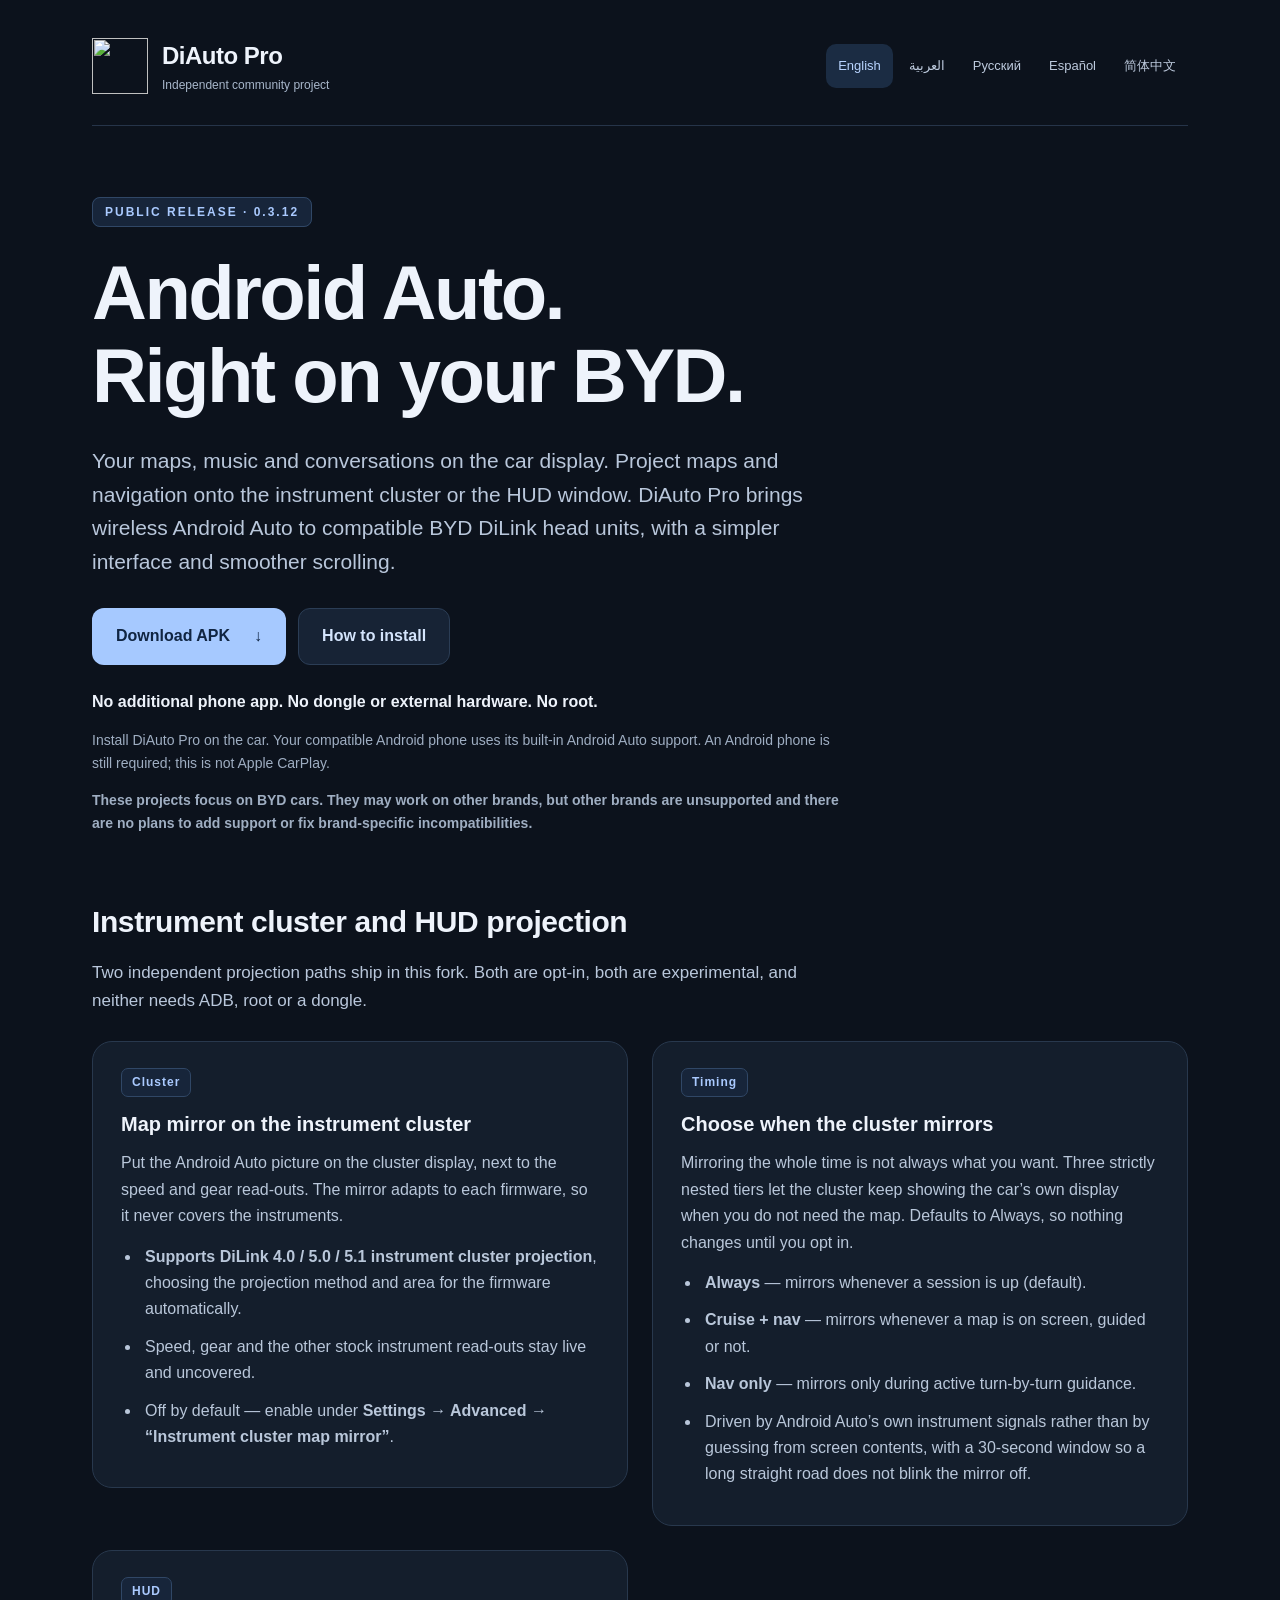
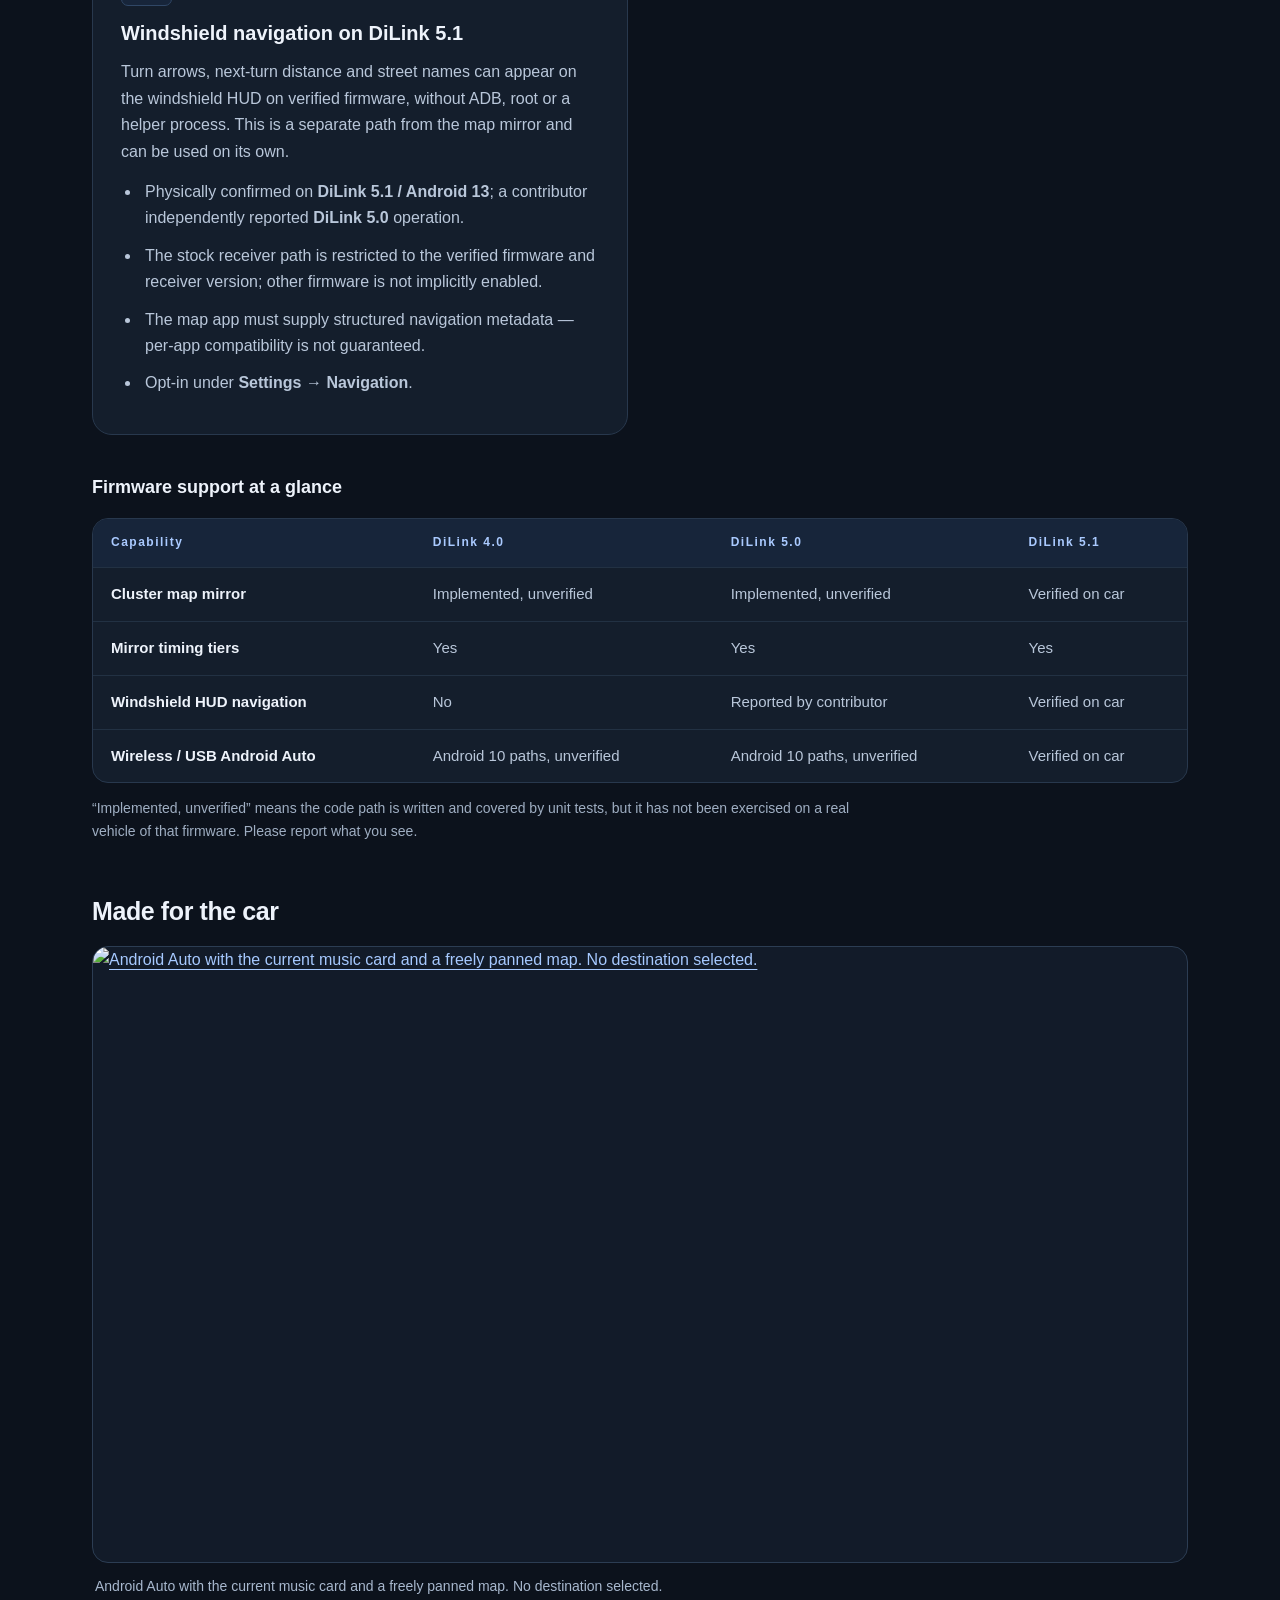
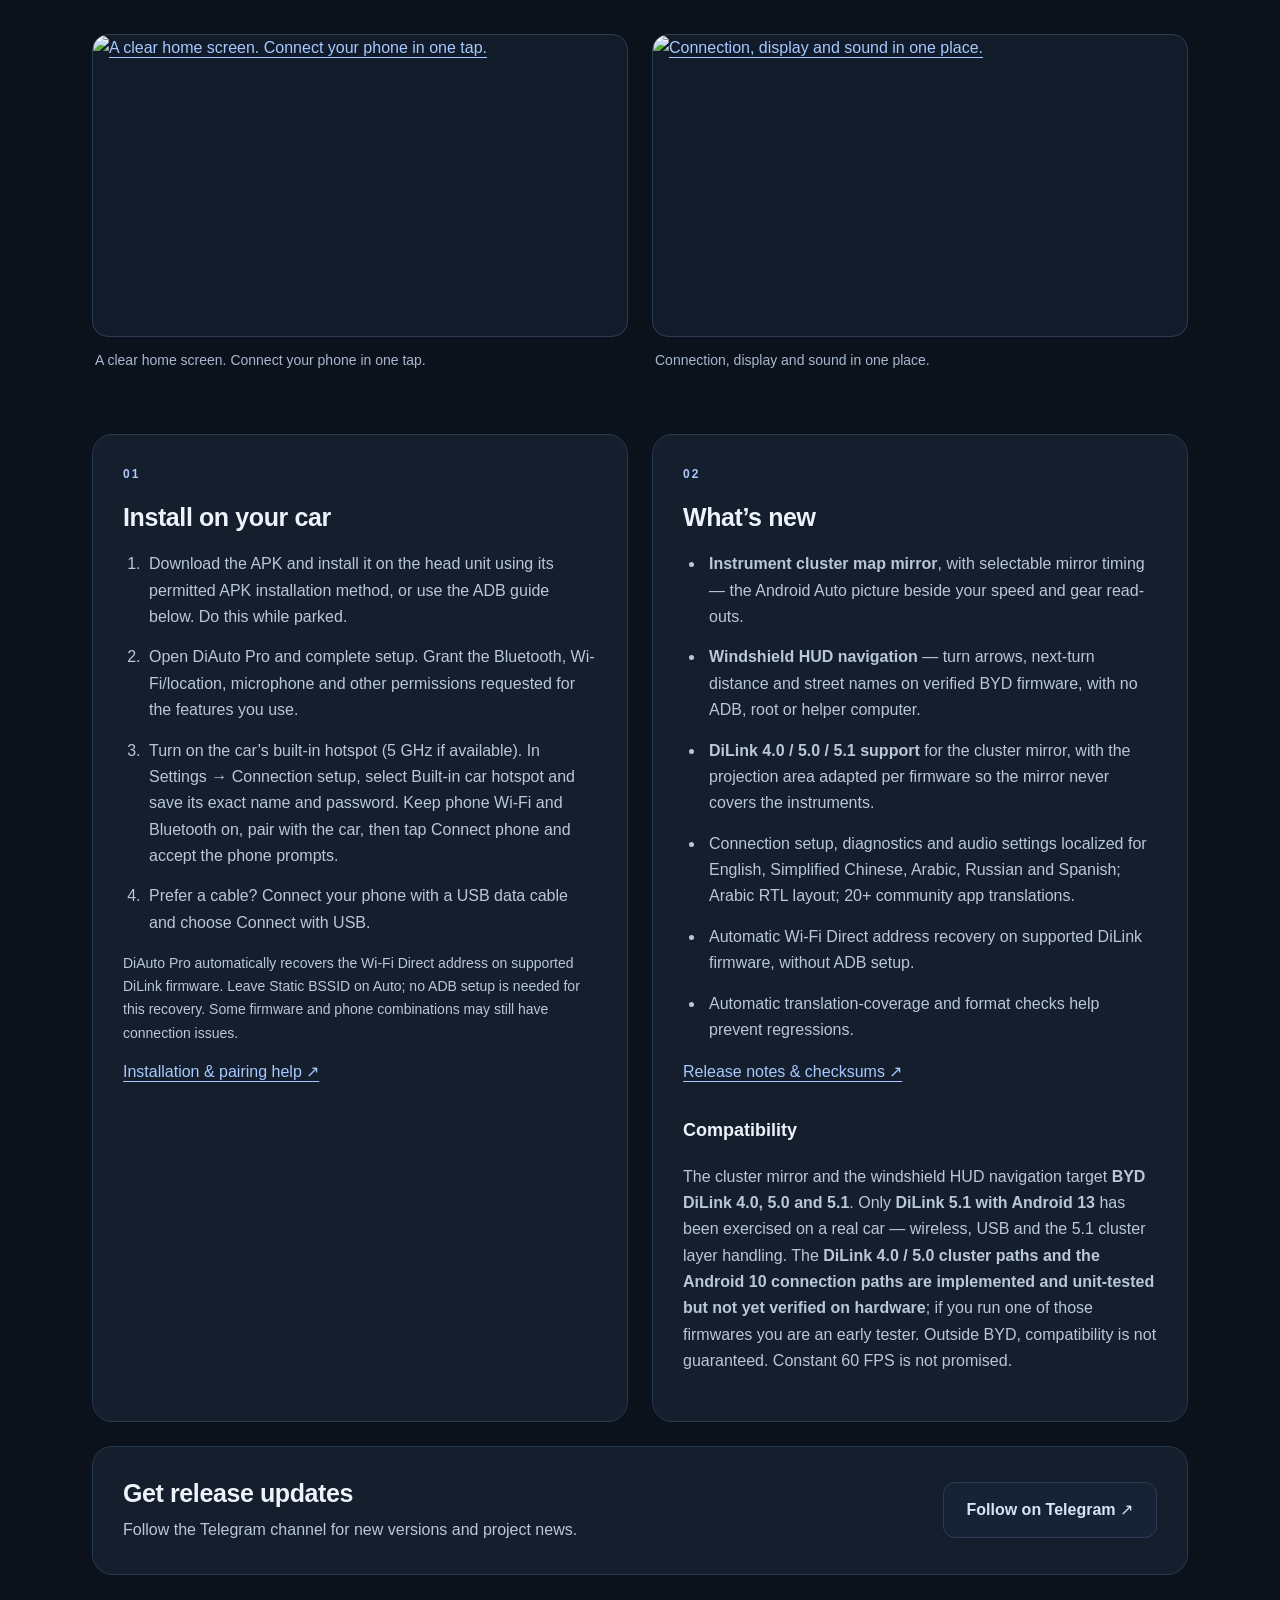
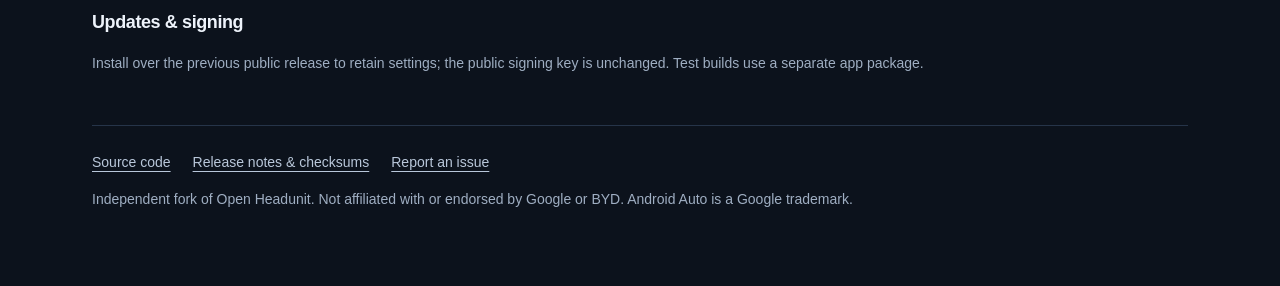
==== commit 12bc17c7: "Say what the fork adds in the hero, and use the DiAuto Pro name The hero intro described only the st" ====
--- a/site/index.html
+++ b/site/index.html
@@ -1,14 +1,14 @@
 <!doctype html>
 <html lang="en" dir="ltr"><head><meta charset="utf-8"><meta name="viewport" content="width=device-width,initial-scale=1">
-<title>DiAuto Pro · Download APK</title><meta name="description" content="Your maps, music and conversations on the car display. DiAuto brings wireless Android Auto to compatible BYD DiLink head units, with a simpler interface and smoother scrolling."><meta name="theme-color" content="#0c121c">
+<title>DiAuto Pro · Download APK</title><meta name="description" content="Your maps, music and conversations on the car display. Project maps and navigation onto the instrument cluster or the HUD window. DiAuto Pro brings wireless Android Auto to compatible BYD DiLink head units, with a simpler interface and smoother scrolling."><meta name="theme-color" content="#0c121c">
 <link rel="icon" href="./assets/icon.svg"><link rel="stylesheet" href="./assets/site.css"><link rel="canonical" href="https://zutaozhong-hash.github.io/DiAuto-Pro/"><link rel="alternate" hreflang="en" href="https://zutaozhong-hash.github.io/DiAuto-Pro/"><link rel="alternate" hreflang="ar" href="https://zutaozhong-hash.github.io/DiAuto-Pro/ar/"><link rel="alternate" hreflang="ru" href="https://zutaozhong-hash.github.io/DiAuto-Pro/ru/"><link rel="alternate" hreflang="es" href="https://zutaozhong-hash.github.io/DiAuto-Pro/es/"><link rel="alternate" hreflang="zh-Hans" href="https://zutaozhong-hash.github.io/DiAuto-Pro/zh-Hans/">
 <meta property="og:title" content="DiAuto Pro — Android Auto for BYD"><meta property="og:description" content="No additional phone app. No dongle or external hardware. No root."><meta property="og:image" content="https://zutaozhong-hash.github.io/DiAuto-Pro/assets/projection-music.png"><meta property="og:url" content="https://zutaozhong-hash.github.io/DiAuto-Pro/"><meta property="og:type" content="website">
 </head><body><main>
 <header><a class="brand" href="./"><img src="./assets/icon.svg" width="56" height="56" alt=""><span><strong>DiAuto Pro</strong><small>Independent community project</small></span></a><nav class="languages" aria-label="Language"><a href="./" lang="en" hreflang="en" dir="auto" aria-current="page">English</a><a href="./ar/" lang="ar" hreflang="ar" dir="auto">العربية</a><a href="./ru/" lang="ru" hreflang="ru" dir="auto">Русский</a><a href="./es/" lang="es" hreflang="es" dir="auto">Español</a><a href="./zh-Hans/" lang="zh-Hans" hreflang="zh-Hans" dir="auto">简体中文</a></nav></header>
-<section class="hero"><span class="badge">PUBLIC RELEASE · <bdi>0.3.12</bdi></span><h1>Android Auto.<br>Right on your BYD.</h1><p class="intro">Your maps, music and conversations on the car display. DiAuto brings wireless Android Auto to compatible BYD DiLink head units, with a simpler interface and smoother scrolling.</p><div class="actions"><a class="button" href="https://github.com/zutaozhong-hash/DiAuto-Pro/releases/download/v0.3.12/DiAuto-Pro-0.3.12.apk">Download APK <span aria-hidden="true">↓</span></a><a class="button secondary" href="#install">How to install</a></div><p class="promise">No additional phone app. No dongle or external hardware. No root.</p><p class="note">Install DiAuto on the car. Your compatible Android phone uses its built-in Android Auto support. An Android phone is still required; this is not Apple CarPlay.</p><p class="note support-scope"><strong>These projects focus on BYD cars. They may work on other brands, but other brands are unsupported and there are no plans to add support or fix brand-specific incompatibilities.</strong></p></section>
+<section class="hero"><span class="badge">PUBLIC RELEASE · <bdi>0.3.12</bdi></span><h1>Android Auto.<br>Right on your BYD.</h1><p class="intro">Your maps, music and conversations on the car display. Project maps and navigation onto the instrument cluster or the HUD window. DiAuto Pro brings wireless Android Auto to compatible BYD DiLink head units, with a simpler interface and smoother scrolling.</p><div class="actions"><a class="button" href="https://github.com/zutaozhong-hash/DiAuto-Pro/releases/download/v0.3.12/DiAuto-Pro-0.3.12.apk">Download APK <span aria-hidden="true">↓</span></a><a class="button secondary" href="#install">How to install</a></div><p class="promise">No additional phone app. No dongle or external hardware. No root.</p><p class="note">Install DiAuto Pro on the car. Your compatible Android phone uses its built-in Android Auto support. An Android phone is still required; this is not Apple CarPlay.</p><p class="note support-scope"><strong>These projects focus on BYD cars. They may work on other brands, but other brands are unsupported and there are no plans to add support or fix brand-specific incompatibilities.</strong></p></section>
 <section class="highlights"><h2>Instrument cluster and HUD projection</h2><p class="lead">Two independent projection paths ship in this fork. Both are opt-in, both are experimental, and neither needs ADB, root or a dongle.</p><div class="grid hl-grid"><section class="card hl"><span class="eyebrow hl-eyebrow">Cluster</span><h3 class="hl-title">Map mirror on the instrument cluster</h3><p>Put the Android Auto picture on the cluster display, next to the speed and gear read-outs. The mirror adapts to each firmware, so it never covers the instruments.</p><ul><li><strong>Supports DiLink 4.0 / 5.0 / 5.1 instrument cluster projection</strong>, choosing the projection method and area for the firmware automatically.</li><li>Speed, gear and the other stock instrument read-outs stay live and uncovered.</li><li>Off by default — enable under <strong>Settings → Advanced → “Instrument cluster map mirror”</strong>.</li></ul></section><section class="card hl"><span class="eyebrow hl-eyebrow">Timing</span><h3 class="hl-title">Choose when the cluster mirrors</h3><p>Mirroring the whole time is not always what you want. Three strictly nested tiers let the cluster keep showing the car’s own display when you do not need the map. Defaults to Always, so nothing changes until you opt in.</p><ul><li><strong>Always</strong> — mirrors whenever a session is up (default).</li><li><strong>Cruise + nav</strong> — mirrors whenever a map is on screen, guided or not.</li><li><strong>Nav only</strong> — mirrors only during active turn-by-turn guidance.</li><li>Driven by Android Auto’s own instrument signals rather than by guessing from screen contents, with a 30-second window so a long straight road does not blink the mirror off.</li></ul></section><section class="card hl"><span class="eyebrow hl-eyebrow">HUD</span><h3 class="hl-title">Windshield navigation on DiLink 5.1</h3><p>Turn arrows, next-turn distance and street names can appear on the windshield HUD on verified firmware, without ADB, root or a helper process. This is a separate path from the map mirror and can be used on its own.</p><ul><li>Physically confirmed on <strong>DiLink 5.1 / Android 13</strong>; a contributor independently reported <strong>DiLink 5.0</strong> operation.</li><li>The stock receiver path is restricted to the verified firmware and receiver version; other firmware is not implicitly enabled.</li><li>The map app must supply structured navigation metadata — per-app compatibility is not guaranteed.</li><li>Opt-in under <strong>Settings → Navigation</strong>.</li></ul></section></div><h3 class="spec-head">Firmware support at a glance</h3><div class="table-wrap"><table class="spec"><thead><tr><th scope="col">Capability</th><th scope="col">DiLink 4.0</th><th scope="col">DiLink 5.0</th><th scope="col">DiLink 5.1</th></tr></thead><tbody><tr><td>Cluster map mirror</td><td>Implemented, unverified</td><td>Implemented, unverified</td><td>Verified on car</td></tr><tr><td>Mirror timing tiers</td><td>Yes</td><td>Yes</td><td>Yes</td></tr><tr><td>Windshield HUD navigation</td><td>No</td><td>Reported by contributor</td><td>Verified on car</td></tr><tr><td>Wireless / USB Android Auto</td><td>Android 10 paths, unverified</td><td>Android 10 paths, unverified</td><td>Verified on car</td></tr></tbody></table></div><p class="note">“Implemented, unverified” means the code path is written and covered by unit tests, but it has not been exercised on a real vehicle of that firmware. Please report what you see.</p></section>
 <section class="gallery"><h2>Made for the car</h2><div class="screens"><figure><a href="./assets/projection-music.png"><img src="./assets/projection-music.png" width="1920" height="1080" loading="lazy" alt="Android Auto with the current music card and a freely panned map. No destination selected."></a><figcaption>Android Auto with the current music card and a freely panned map. No destination selected.</figcaption></figure><figure><a href="./assets/home.png"><img src="./assets/home.png" width="1920" height="1080" loading="lazy" alt="A clear home screen. Connect your phone in one tap."></a><figcaption>A clear home screen. Connect your phone in one tap.</figcaption></figure><figure><a href="./assets/settings.png"><img src="./assets/settings.png" width="1920" height="1080" loading="lazy" alt="Connection, display and sound in one place."></a><figcaption>Connection, display and sound in one place.</figcaption></figure></div></section>
-<div class="grid"><section class="card" id="install"><span class="eyebrow">01</span><h2>Install on your car</h2><ol><li>Download the APK and install it on the head unit using its permitted APK installation method, or use the ADB guide below. Do this while parked.</li><li>Open DiAuto and complete setup. Grant the Bluetooth, Wi-Fi/location, microphone and other permissions requested for the features you use.</li><li>Turn on the car’s built-in hotspot (5 GHz if available). In Settings → Connection setup, select Built-in car hotspot and save its exact name and password. Keep phone Wi-Fi and Bluetooth on, pair with the car, then tap Connect phone and accept the phone prompts.</li><li>Prefer a cable? Connect your phone with a USB data cable and choose Connect with USB.</li></ol><p class="note">DiAuto 0.3.2 automatically recovers the Wi-Fi Direct address on supported DiLink firmware. Leave Static BSSID on Auto; no ADB setup is needed for this recovery. Some firmware and phone combinations may still have connection issues.</p><a href="https://github.com/zutaozhong-hash/DiAuto-Pro/blob/main/docs/INSTALL.md">Installation &amp; pairing help ↗</a></section>
+<div class="grid"><section class="card" id="install"><span class="eyebrow">01</span><h2>Install on your car</h2><ol><li>Download the APK and install it on the head unit using its permitted APK installation method, or use the ADB guide below. Do this while parked.</li><li>Open DiAuto Pro and complete setup. Grant the Bluetooth, Wi-Fi/location, microphone and other permissions requested for the features you use.</li><li>Turn on the car’s built-in hotspot (5 GHz if available). In Settings → Connection setup, select Built-in car hotspot and save its exact name and password. Keep phone Wi-Fi and Bluetooth on, pair with the car, then tap Connect phone and accept the phone prompts.</li><li>Prefer a cable? Connect your phone with a USB data cable and choose Connect with USB.</li></ol><p class="note">DiAuto Pro automatically recovers the Wi-Fi Direct address on supported DiLink firmware. Leave Static BSSID on Auto; no ADB setup is needed for this recovery. Some firmware and phone combinations may still have connection issues.</p><a href="https://github.com/zutaozhong-hash/DiAuto-Pro/blob/main/docs/INSTALL.md">Installation &amp; pairing help ↗</a></section>
 <section class="card"><span class="eyebrow">02</span><h2>What’s new</h2><ul><li><strong>Instrument cluster map mirror</strong>, with selectable mirror timing — the Android Auto picture beside your speed and gear read-outs.</li><li><strong>Windshield HUD navigation</strong> — turn arrows, next-turn distance and street names on verified BYD firmware, with no ADB, root or helper computer.</li><li><strong>DiLink 4.0 / 5.0 / 5.1 support</strong> for the cluster mirror, with the projection area adapted per firmware so the mirror never covers the instruments.</li><li>Connection setup, diagnostics and audio settings localized for English, Simplified Chinese, Arabic, Russian and Spanish; Arabic RTL layout; 20+ community app translations.</li><li>Automatic Wi-Fi Direct address recovery on supported DiLink firmware, without ADB setup.</li><li>Automatic translation-coverage and format checks help prevent regressions.</li></ul><a href="https://github.com/zutaozhong-hash/DiAuto-Pro/releases/tag/v0.3.12">Release notes &amp; checksums ↗</a><h3>Compatibility</h3><p>The cluster mirror and the windshield HUD navigation target <strong>BYD DiLink 4.0, 5.0 and 5.1</strong>. Only <strong>DiLink 5.1 with Android 13</strong> has been exercised on a real car — wireless, USB and the 5.1 cluster layer handling. The <strong>DiLink 4.0 / 5.0 cluster paths and the Android 10 connection paths are implemented and unit-tested but not yet verified on hardware</strong>; if you run one of those firmwares you are an early tester. Outside BYD, compatibility is not guaranteed. Constant 60 FPS is not promised.</p></section></div>
 <section class="card updates"><div><h2>Get release updates</h2><p>Follow the Telegram channel for new versions and project news.</p></div><a class="button secondary" href="https://t.me/DiAutoPro">Follow on Telegram ↗</a></section>
 <section class="signing"><h2>Updates &amp; signing</h2><p>Install over the previous public release to retain settings; the public signing key is unchanged. Test builds use a separate app package.</p></section>
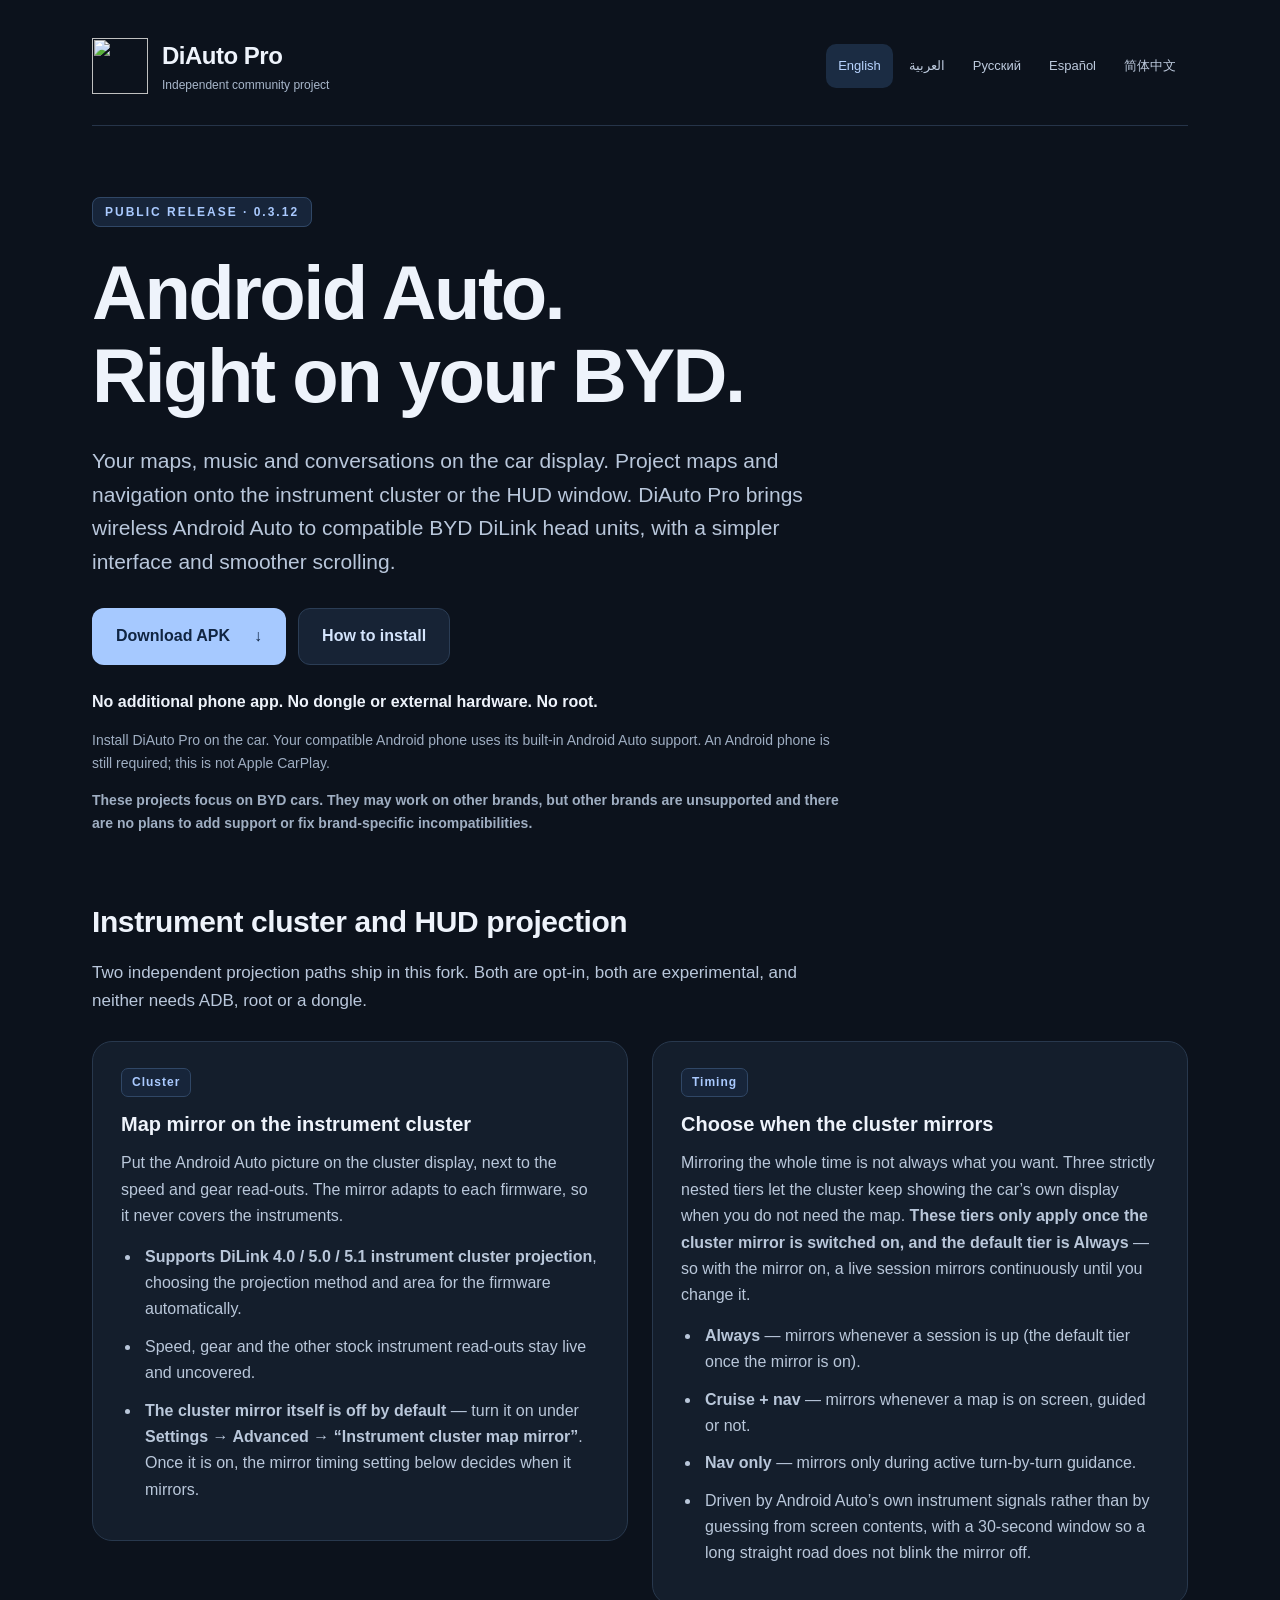
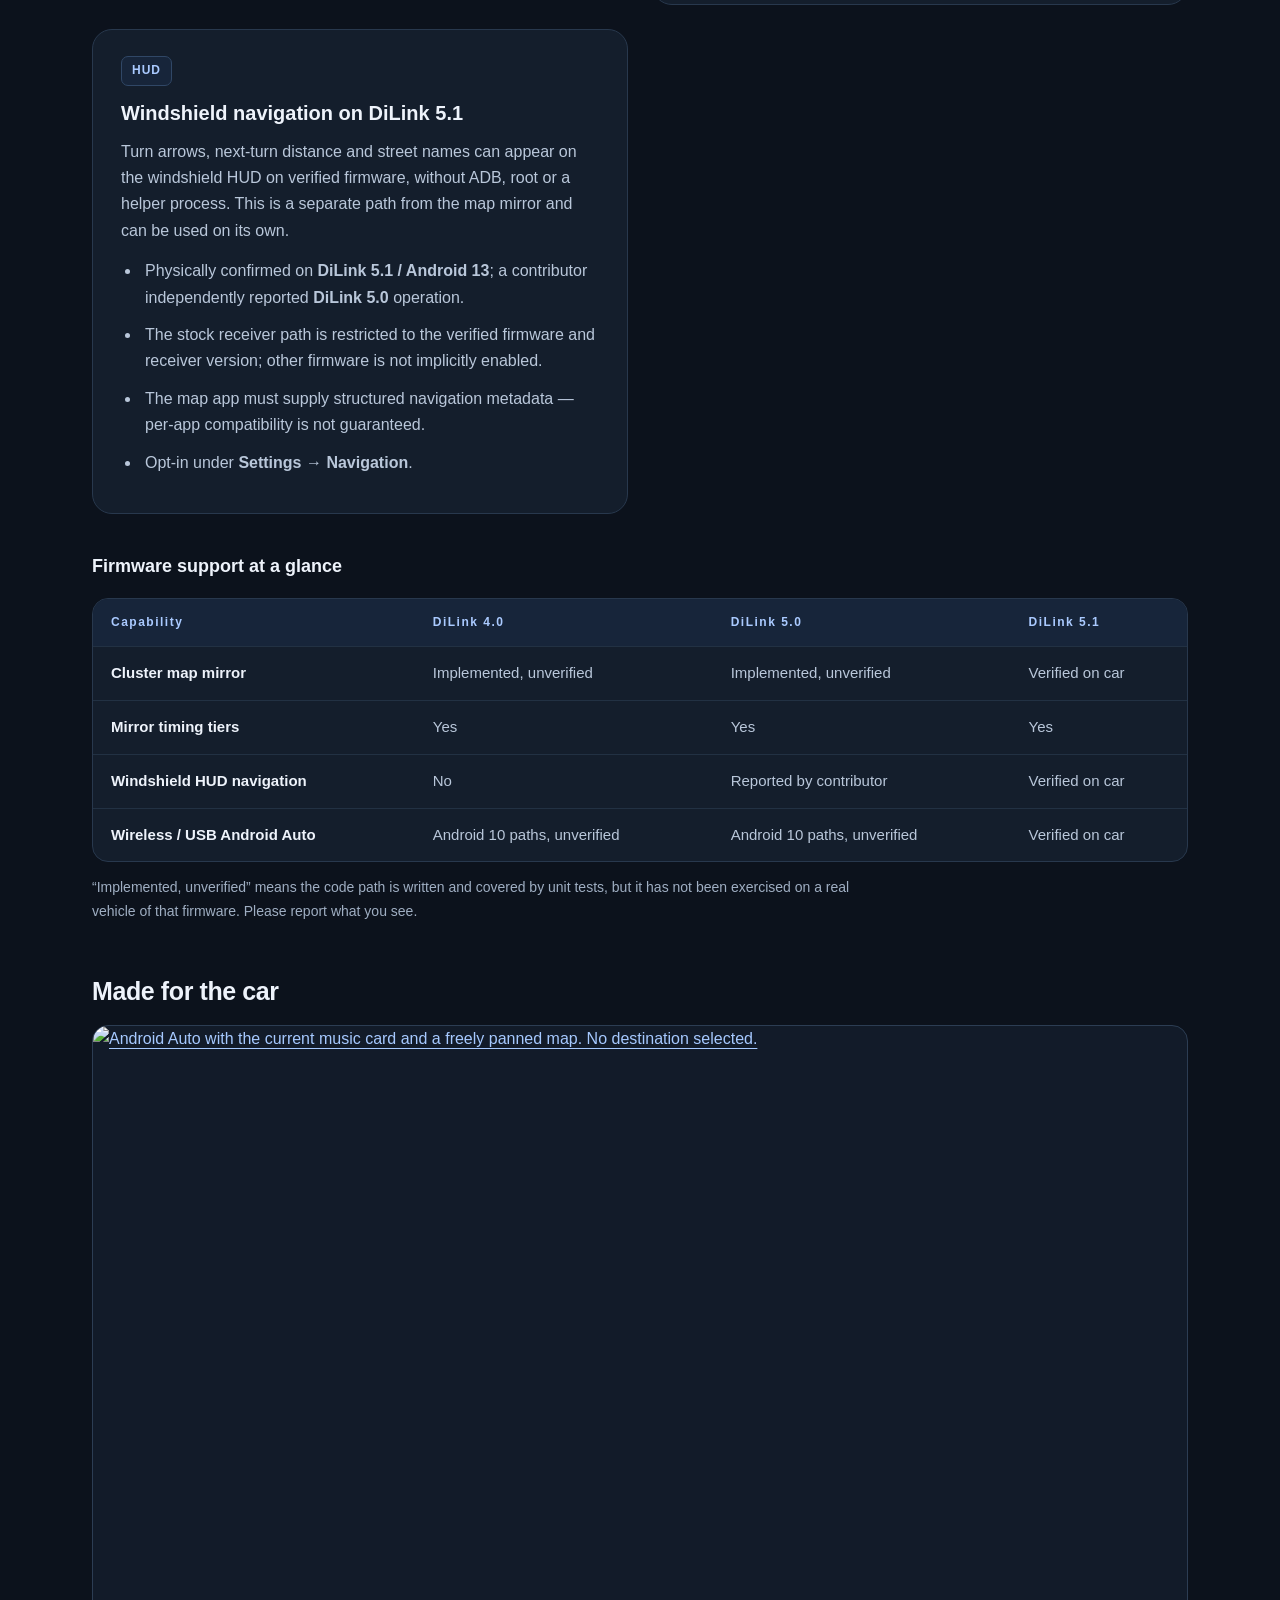
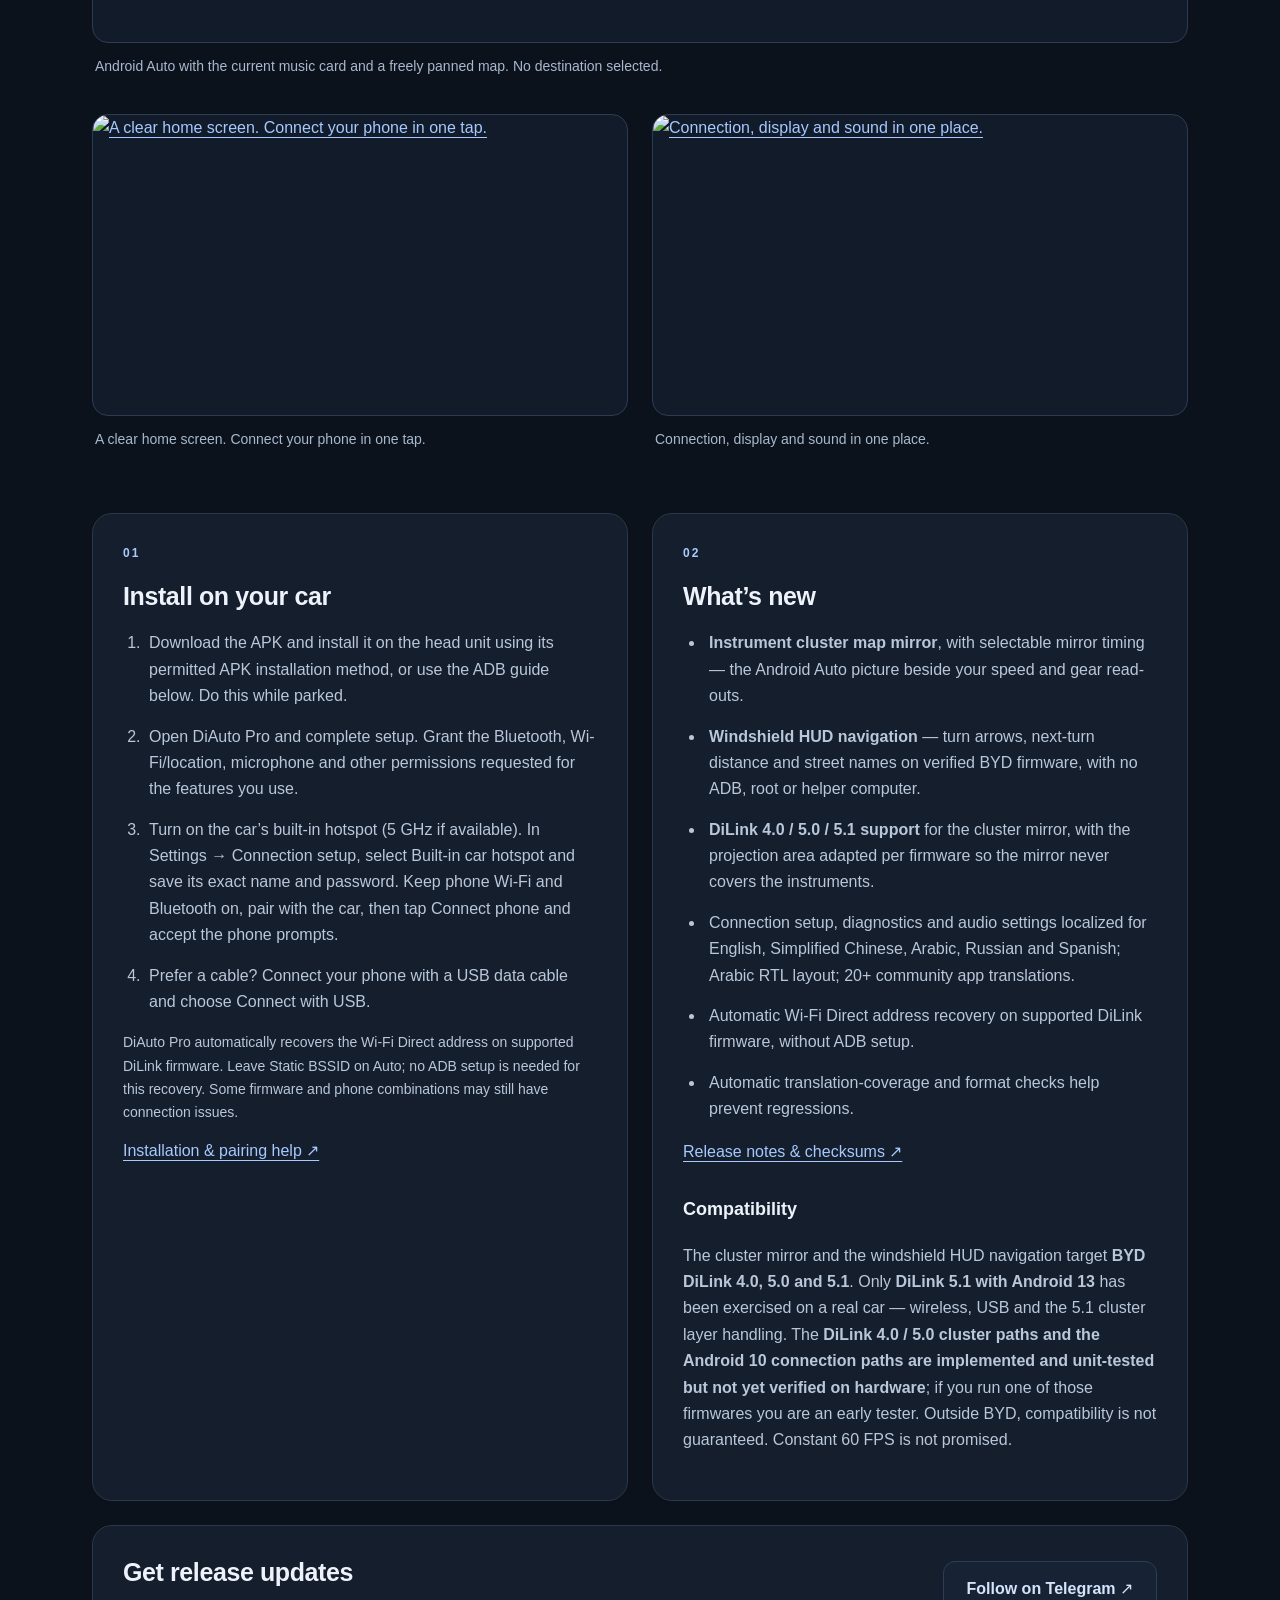
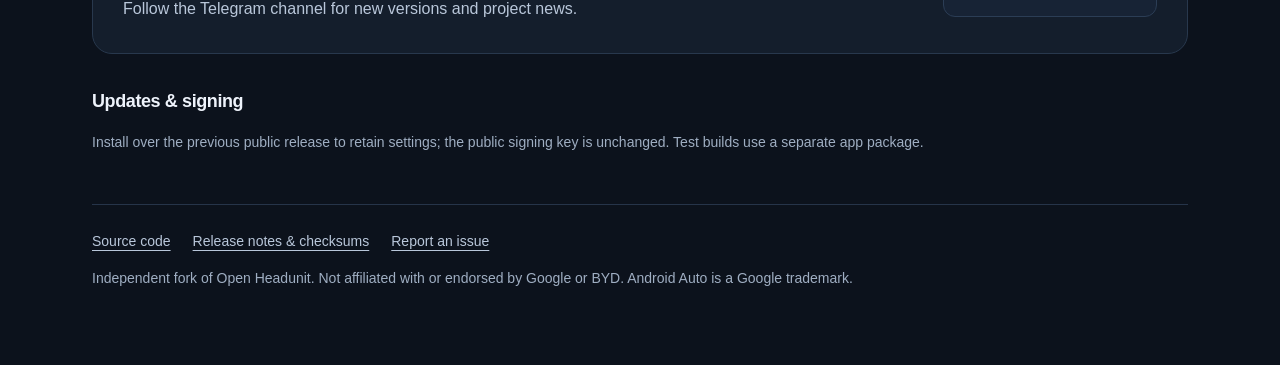
==== commit 03670311: "Separate the feature default from the timing default in the highlights Read side by side, the two ca" ====
--- a/site/index.html
+++ b/site/index.html
@@ -6,7 +6,7 @@
 </head><body><main>
 <header><a class="brand" href="./"><img src="./assets/icon.svg" width="56" height="56" alt=""><span><strong>DiAuto Pro</strong><small>Independent community project</small></span></a><nav class="languages" aria-label="Language"><a href="./" lang="en" hreflang="en" dir="auto" aria-current="page">English</a><a href="./ar/" lang="ar" hreflang="ar" dir="auto">العربية</a><a href="./ru/" lang="ru" hreflang="ru" dir="auto">Русский</a><a href="./es/" lang="es" hreflang="es" dir="auto">Español</a><a href="./zh-Hans/" lang="zh-Hans" hreflang="zh-Hans" dir="auto">简体中文</a></nav></header>
 <section class="hero"><span class="badge">PUBLIC RELEASE · <bdi>0.3.12</bdi></span><h1>Android Auto.<br>Right on your BYD.</h1><p class="intro">Your maps, music and conversations on the car display. Project maps and navigation onto the instrument cluster or the HUD window. DiAuto Pro brings wireless Android Auto to compatible BYD DiLink head units, with a simpler interface and smoother scrolling.</p><div class="actions"><a class="button" href="https://github.com/zutaozhong-hash/DiAuto-Pro/releases/download/v0.3.12/DiAuto-Pro-0.3.12.apk">Download APK <span aria-hidden="true">↓</span></a><a class="button secondary" href="#install">How to install</a></div><p class="promise">No additional phone app. No dongle or external hardware. No root.</p><p class="note">Install DiAuto Pro on the car. Your compatible Android phone uses its built-in Android Auto support. An Android phone is still required; this is not Apple CarPlay.</p><p class="note support-scope"><strong>These projects focus on BYD cars. They may work on other brands, but other brands are unsupported and there are no plans to add support or fix brand-specific incompatibilities.</strong></p></section>
-<section class="highlights"><h2>Instrument cluster and HUD projection</h2><p class="lead">Two independent projection paths ship in this fork. Both are opt-in, both are experimental, and neither needs ADB, root or a dongle.</p><div class="grid hl-grid"><section class="card hl"><span class="eyebrow hl-eyebrow">Cluster</span><h3 class="hl-title">Map mirror on the instrument cluster</h3><p>Put the Android Auto picture on the cluster display, next to the speed and gear read-outs. The mirror adapts to each firmware, so it never covers the instruments.</p><ul><li><strong>Supports DiLink 4.0 / 5.0 / 5.1 instrument cluster projection</strong>, choosing the projection method and area for the firmware automatically.</li><li>Speed, gear and the other stock instrument read-outs stay live and uncovered.</li><li>Off by default — enable under <strong>Settings → Advanced → “Instrument cluster map mirror”</strong>.</li></ul></section><section class="card hl"><span class="eyebrow hl-eyebrow">Timing</span><h3 class="hl-title">Choose when the cluster mirrors</h3><p>Mirroring the whole time is not always what you want. Three strictly nested tiers let the cluster keep showing the car’s own display when you do not need the map. Defaults to Always, so nothing changes until you opt in.</p><ul><li><strong>Always</strong> — mirrors whenever a session is up (default).</li><li><strong>Cruise + nav</strong> — mirrors whenever a map is on screen, guided or not.</li><li><strong>Nav only</strong> — mirrors only during active turn-by-turn guidance.</li><li>Driven by Android Auto’s own instrument signals rather than by guessing from screen contents, with a 30-second window so a long straight road does not blink the mirror off.</li></ul></section><section class="card hl"><span class="eyebrow hl-eyebrow">HUD</span><h3 class="hl-title">Windshield navigation on DiLink 5.1</h3><p>Turn arrows, next-turn distance and street names can appear on the windshield HUD on verified firmware, without ADB, root or a helper process. This is a separate path from the map mirror and can be used on its own.</p><ul><li>Physically confirmed on <strong>DiLink 5.1 / Android 13</strong>; a contributor independently reported <strong>DiLink 5.0</strong> operation.</li><li>The stock receiver path is restricted to the verified firmware and receiver version; other firmware is not implicitly enabled.</li><li>The map app must supply structured navigation metadata — per-app compatibility is not guaranteed.</li><li>Opt-in under <strong>Settings → Navigation</strong>.</li></ul></section></div><h3 class="spec-head">Firmware support at a glance</h3><div class="table-wrap"><table class="spec"><thead><tr><th scope="col">Capability</th><th scope="col">DiLink 4.0</th><th scope="col">DiLink 5.0</th><th scope="col">DiLink 5.1</th></tr></thead><tbody><tr><td>Cluster map mirror</td><td>Implemented, unverified</td><td>Implemented, unverified</td><td>Verified on car</td></tr><tr><td>Mirror timing tiers</td><td>Yes</td><td>Yes</td><td>Yes</td></tr><tr><td>Windshield HUD navigation</td><td>No</td><td>Reported by contributor</td><td>Verified on car</td></tr><tr><td>Wireless / USB Android Auto</td><td>Android 10 paths, unverified</td><td>Android 10 paths, unverified</td><td>Verified on car</td></tr></tbody></table></div><p class="note">“Implemented, unverified” means the code path is written and covered by unit tests, but it has not been exercised on a real vehicle of that firmware. Please report what you see.</p></section>
+<section class="highlights"><h2>Instrument cluster and HUD projection</h2><p class="lead">Two independent projection paths ship in this fork. Both are opt-in, both are experimental, and neither needs ADB, root or a dongle.</p><div class="grid hl-grid"><section class="card hl"><span class="eyebrow hl-eyebrow">Cluster</span><h3 class="hl-title">Map mirror on the instrument cluster</h3><p>Put the Android Auto picture on the cluster display, next to the speed and gear read-outs. The mirror adapts to each firmware, so it never covers the instruments.</p><ul><li><strong>Supports DiLink 4.0 / 5.0 / 5.1 instrument cluster projection</strong>, choosing the projection method and area for the firmware automatically.</li><li>Speed, gear and the other stock instrument read-outs stay live and uncovered.</li><li><strong>The cluster mirror itself is off by default</strong> — turn it on under <strong>Settings → Advanced → “Instrument cluster map mirror”</strong>. Once it is on, the mirror timing setting below decides when it mirrors.</li></ul></section><section class="card hl"><span class="eyebrow hl-eyebrow">Timing</span><h3 class="hl-title">Choose when the cluster mirrors</h3><p>Mirroring the whole time is not always what you want. Three strictly nested tiers let the cluster keep showing the car’s own display when you do not need the map. <strong>These tiers only apply once the cluster mirror is switched on, and the default tier is Always</strong> — so with the mirror on, a live session mirrors continuously until you change it.</p><ul><li><strong>Always</strong> — mirrors whenever a session is up (the default tier once the mirror is on).</li><li><strong>Cruise + nav</strong> — mirrors whenever a map is on screen, guided or not.</li><li><strong>Nav only</strong> — mirrors only during active turn-by-turn guidance.</li><li>Driven by Android Auto’s own instrument signals rather than by guessing from screen contents, with a 30-second window so a long straight road does not blink the mirror off.</li></ul></section><section class="card hl"><span class="eyebrow hl-eyebrow">HUD</span><h3 class="hl-title">Windshield navigation on DiLink 5.1</h3><p>Turn arrows, next-turn distance and street names can appear on the windshield HUD on verified firmware, without ADB, root or a helper process. This is a separate path from the map mirror and can be used on its own.</p><ul><li>Physically confirmed on <strong>DiLink 5.1 / Android 13</strong>; a contributor independently reported <strong>DiLink 5.0</strong> operation.</li><li>The stock receiver path is restricted to the verified firmware and receiver version; other firmware is not implicitly enabled.</li><li>The map app must supply structured navigation metadata — per-app compatibility is not guaranteed.</li><li>Opt-in under <strong>Settings → Navigation</strong>.</li></ul></section></div><h3 class="spec-head">Firmware support at a glance</h3><div class="table-wrap"><table class="spec"><thead><tr><th scope="col">Capability</th><th scope="col">DiLink 4.0</th><th scope="col">DiLink 5.0</th><th scope="col">DiLink 5.1</th></tr></thead><tbody><tr><td>Cluster map mirror</td><td>Implemented, unverified</td><td>Implemented, unverified</td><td>Verified on car</td></tr><tr><td>Mirror timing tiers</td><td>Yes</td><td>Yes</td><td>Yes</td></tr><tr><td>Windshield HUD navigation</td><td>No</td><td>Reported by contributor</td><td>Verified on car</td></tr><tr><td>Wireless / USB Android Auto</td><td>Android 10 paths, unverified</td><td>Android 10 paths, unverified</td><td>Verified on car</td></tr></tbody></table></div><p class="note">“Implemented, unverified” means the code path is written and covered by unit tests, but it has not been exercised on a real vehicle of that firmware. Please report what you see.</p></section>
 <section class="gallery"><h2>Made for the car</h2><div class="screens"><figure><a href="./assets/projection-music.png"><img src="./assets/projection-music.png" width="1920" height="1080" loading="lazy" alt="Android Auto with the current music card and a freely panned map. No destination selected."></a><figcaption>Android Auto with the current music card and a freely panned map. No destination selected.</figcaption></figure><figure><a href="./assets/home.png"><img src="./assets/home.png" width="1920" height="1080" loading="lazy" alt="A clear home screen. Connect your phone in one tap."></a><figcaption>A clear home screen. Connect your phone in one tap.</figcaption></figure><figure><a href="./assets/settings.png"><img src="./assets/settings.png" width="1920" height="1080" loading="lazy" alt="Connection, display and sound in one place."></a><figcaption>Connection, display and sound in one place.</figcaption></figure></div></section>
 <div class="grid"><section class="card" id="install"><span class="eyebrow">01</span><h2>Install on your car</h2><ol><li>Download the APK and install it on the head unit using its permitted APK installation method, or use the ADB guide below. Do this while parked.</li><li>Open DiAuto Pro and complete setup. Grant the Bluetooth, Wi-Fi/location, microphone and other permissions requested for the features you use.</li><li>Turn on the car’s built-in hotspot (5 GHz if available). In Settings → Connection setup, select Built-in car hotspot and save its exact name and password. Keep phone Wi-Fi and Bluetooth on, pair with the car, then tap Connect phone and accept the phone prompts.</li><li>Prefer a cable? Connect your phone with a USB data cable and choose Connect with USB.</li></ol><p class="note">DiAuto Pro automatically recovers the Wi-Fi Direct address on supported DiLink firmware. Leave Static BSSID on Auto; no ADB setup is needed for this recovery. Some firmware and phone combinations may still have connection issues.</p><a href="https://github.com/zutaozhong-hash/DiAuto-Pro/blob/main/docs/INSTALL.md">Installation &amp; pairing help ↗</a></section>
 <section class="card"><span class="eyebrow">02</span><h2>What’s new</h2><ul><li><strong>Instrument cluster map mirror</strong>, with selectable mirror timing — the Android Auto picture beside your speed and gear read-outs.</li><li><strong>Windshield HUD navigation</strong> — turn arrows, next-turn distance and street names on verified BYD firmware, with no ADB, root or helper computer.</li><li><strong>DiLink 4.0 / 5.0 / 5.1 support</strong> for the cluster mirror, with the projection area adapted per firmware so the mirror never covers the instruments.</li><li>Connection setup, diagnostics and audio settings localized for English, Simplified Chinese, Arabic, Russian and Spanish; Arabic RTL layout; 20+ community app translations.</li><li>Automatic Wi-Fi Direct address recovery on supported DiLink firmware, without ADB setup.</li><li>Automatic translation-coverage and format checks help prevent regressions.</li></ul><a href="https://github.com/zutaozhong-hash/DiAuto-Pro/releases/tag/v0.3.12">Release notes &amp; checksums ↗</a><h3>Compatibility</h3><p>The cluster mirror and the windshield HUD navigation target <strong>BYD DiLink 4.0, 5.0 and 5.1</strong>. Only <strong>DiLink 5.1 with Android 13</strong> has been exercised on a real car — wireless, USB and the 5.1 cluster layer handling. The <strong>DiLink 4.0 / 5.0 cluster paths and the Android 10 connection paths are implemented and unit-tested but not yet verified on hardware</strong>; if you run one of those firmwares you are an early tester. Outside BYD, compatibility is not guaranteed. Constant 60 FPS is not promised.</p></section></div>
